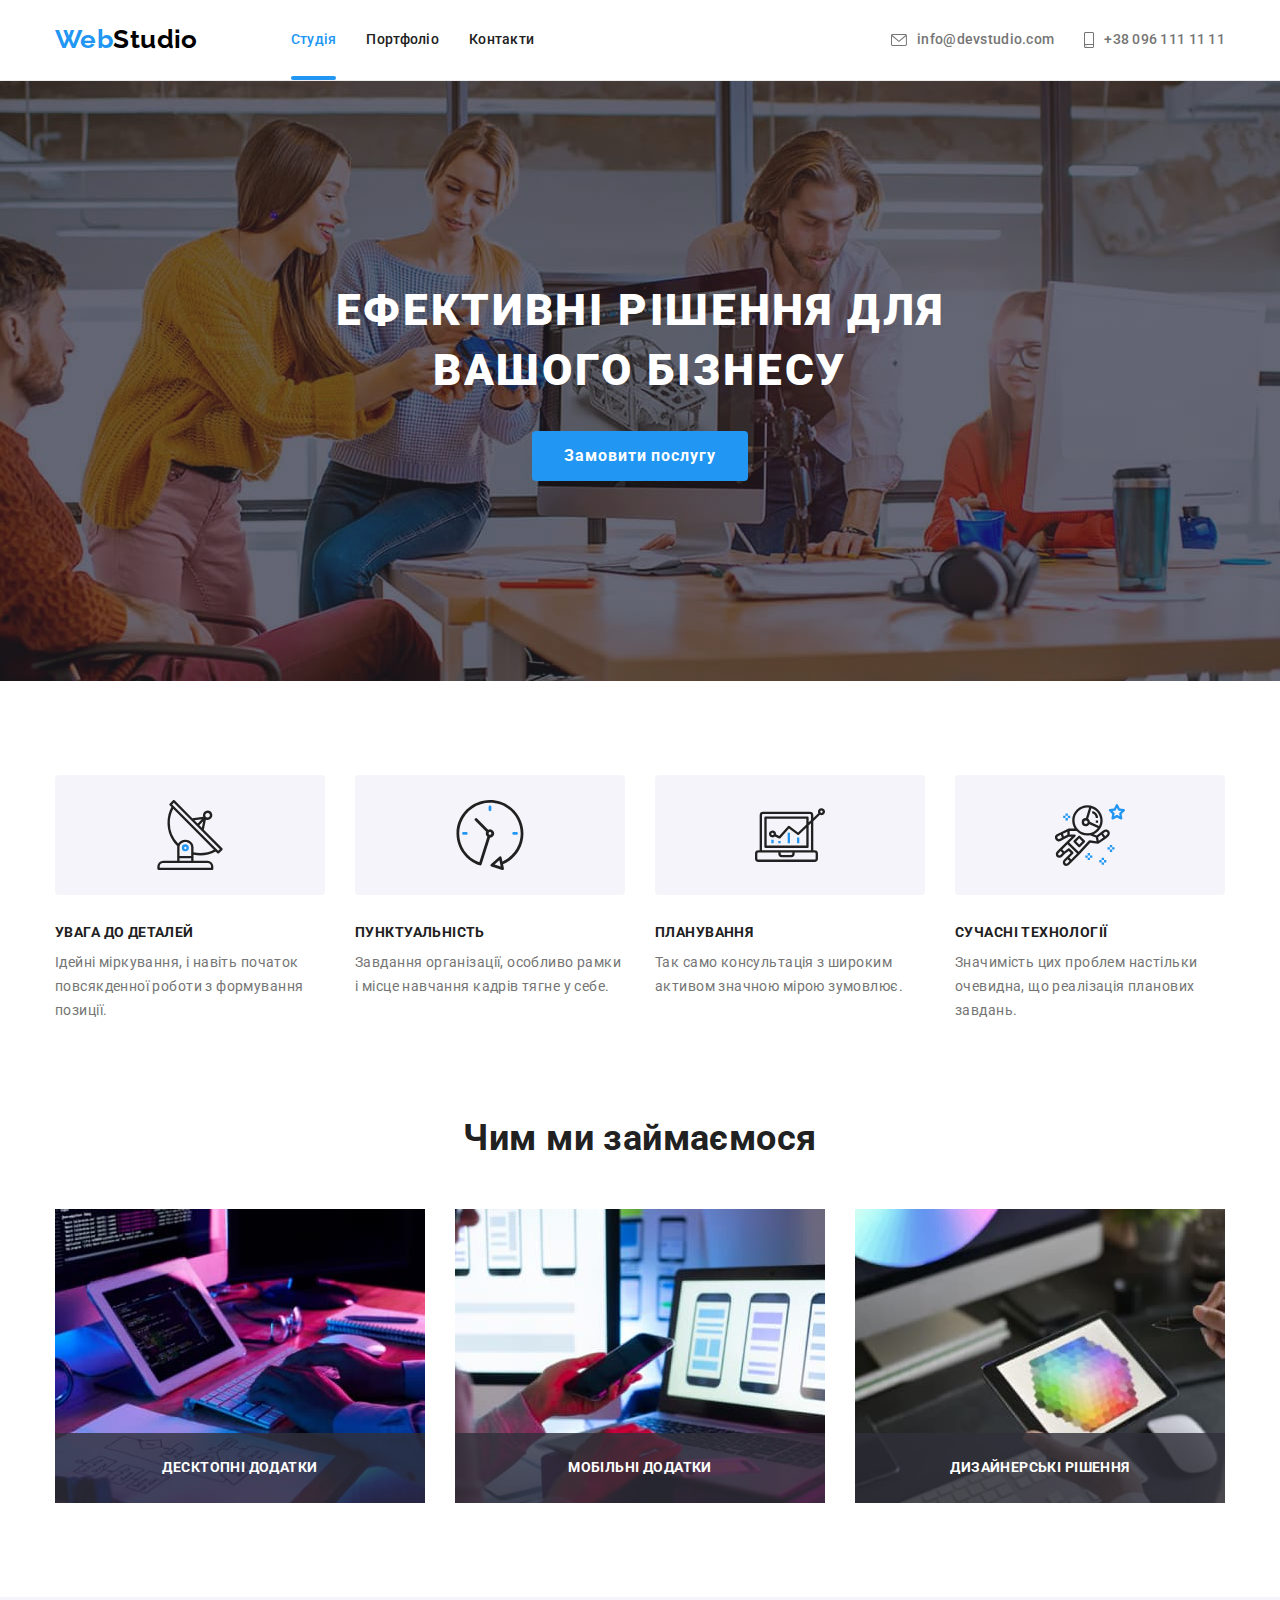
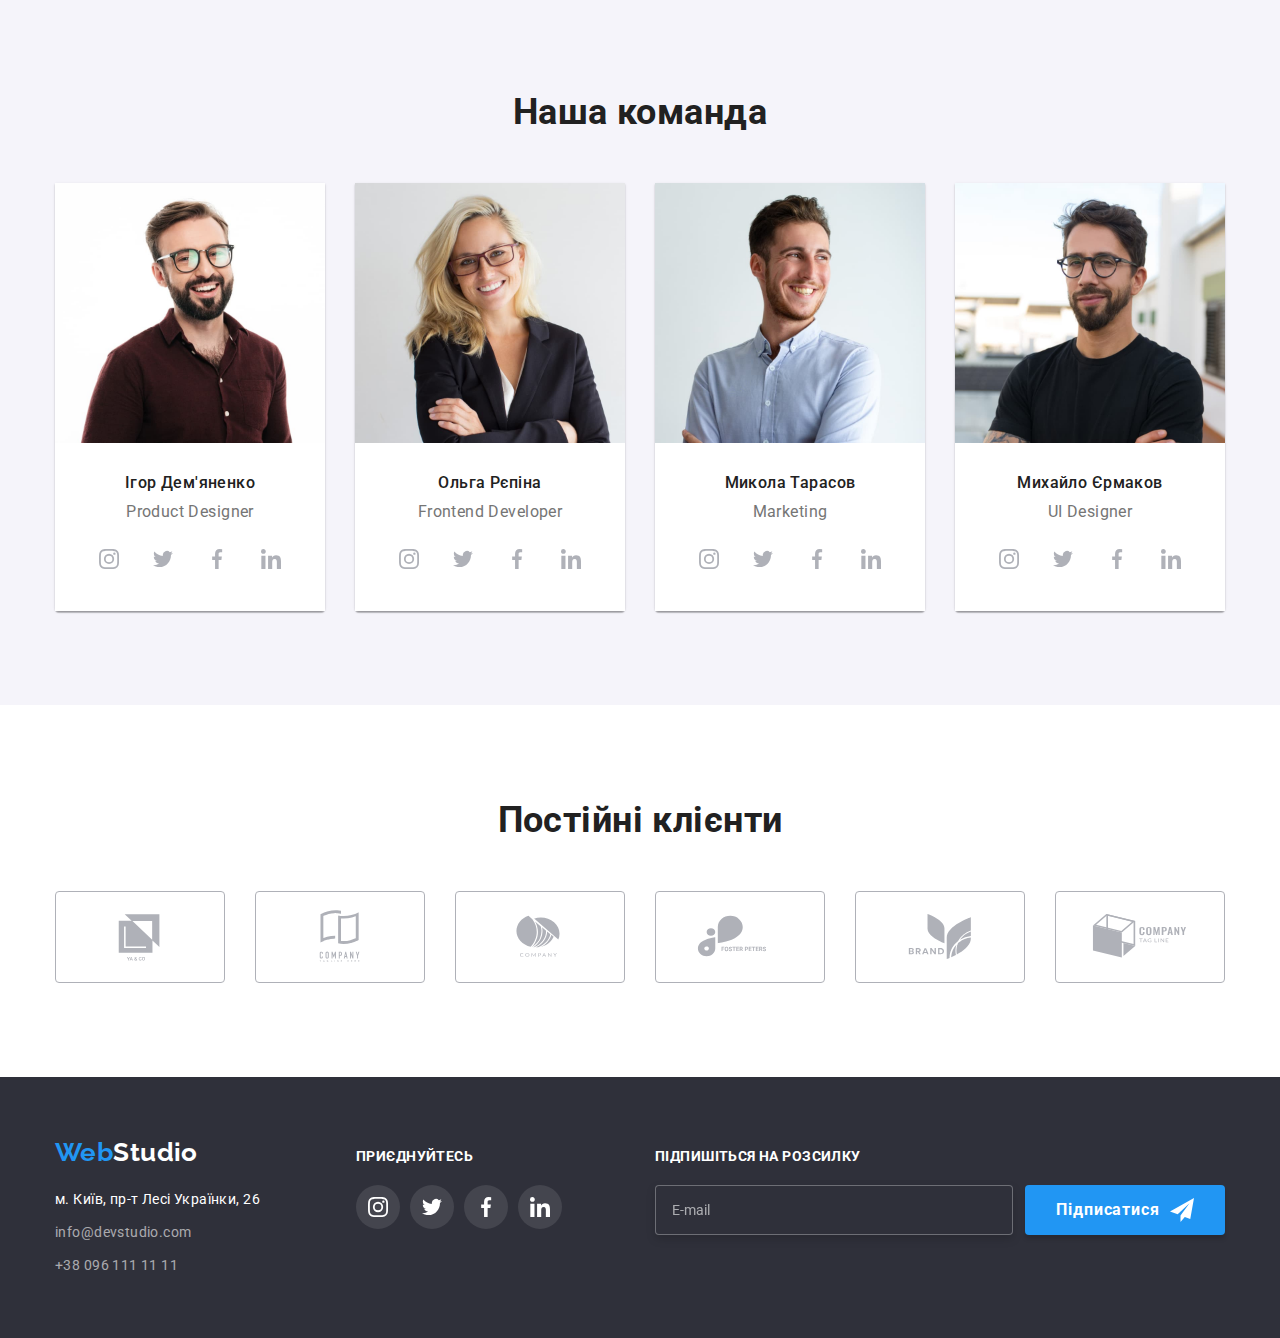
==== index.html @ 96f3475f "Добавляет старт настройки sass" ====
<!DOCTYPE html>
<html lang="uk">
<head>
    <meta charset="UTF-8">
    <meta http-equiv="X-UA-Compatible" content="IE=edge">
    <meta name="viewport" content="width=device-width, initial-scale=1.0">
    <title>Студія</title>

    <link rel="stylesheet" href="https://cdnjs.cloudflare.com/ajax/libs/modern-normalize/1.1.0/modern-normalize.min.css">
    <link rel="stylesheet" href="https://fonts.googleapis.com/css2?family=Raleway:wght@700&family=Roboto:wght@400;500;700;900&display=swap">
    <!-- <link rel="stylesheet" href="./css/main.min.css"> -->
    <link rel="stylesheet" href="./css/styles.css">
</head>
<body>
    <!-- шапка сайта-->
    <header class="page-header">
        <div class="container">
            <div class="main-nav">
                <nav class="nav-list">
                    <a lang="en" href="" class="logo"><span class="logo-span">Web</span>Studio</a>
                <ul class="site-nav list">    
                    <li class="item">
                        <a href="" class="link current">Студія</a>
                    </li>
                    <li class="item"> 
                        <a href="./portfolio.html" class="link">Портфоліо</a>
                    </li>
                    <li class="item"> 
                        <a href="" class="link">Контакти</a>
                    </li>
                </ul>
                </nav>
                <ul class="social-links list">
                    <li class="item">   
                        <a href="mailto:info@devstudio.com" class="contacts-mail">
                            <svg class="icon-envelope" width="16" height="12">
                                <use href="./img/symbol-defs.svg#icon-envelope"></use>
                            </svg>
                            info@devstudio.com
                        </a>
                    </li>
                    <li class="item">
                        <a href="tel:+380961111111" class="contacts-tel">
                            <svg class="icon-smartphone" width="10" height="16">
                                <use href="./img/symbol-defs.svg#icon-smartphone"></use>
                            </svg>
                            +38 096 111 11 11
                        </a>
                    </li>
                </ul> 
            </div>
        </div>
    </header>
    <main>
        <!-- заголовок и кнопка -->

        <section class="hero overlay">
            <div class="container">
                <h1 class="hero-title">Ефективні рішення для вашого бізнесу</h1>
                <button data-modal-open type="button" class="button primary">Замовити послугу</button>
            </div>
        </section>

        <!-- Модальное окно -->
        
        <div class="backdrop is-hidden" data-modal>
            <div class="modal">
                <button data-modal-close class="modal-button">
                    <svg class="modal-svg" width="18" height="18">
                        <use href="./img/symbol-defs.svg#icon-close-black"></use>
                    </svg>
                </button>
            <form class="form-ad">
                <h2 class="modal-title">Залиште свої дані, ми вам передзвонимо</h2>
                <div class="form-modal">
                    <label for="name">Ім'я</label>
                    <input class="modal-input" type="text" name="name" id="name" />
                     <svg class="form-svg" width="18" height="18">
                        <use href="./img/symbol-defs.svg#icon-person-black-18dp-1"></use>
                    </svg>
                </div>
                <div class="form-modal">
                    <label class="" for="tel">Телефон</label>
                    <input class="modal-input" type="tel" name="tel" id="tel" />
                    <svg class="form-svg" width="18" height="18">
                        <use href="./img/symbol-defs.svg#icon-phone-black-18dp-1"></use>
                    </svg>
                </div>
                <div class="form-modal">
                    <label for="mail">Пошта</label>
                    <input class="modal-input" type="email" name="email" id="mail" />
                    <svg class="form-svg" width="18" height="18">
                        <use href="./img/symbol-defs.svg#icon-email-black-18dp-1"></use>
                    </svg>
                </div>

                <div class="form-modal">
                    <label for="comment">Коментар</label>
                    <textarea class="comment" name="comment" id="comment" rows="8" placeholder="Введіть текст"></textarea>
                </div>
                <div class="form-checkbox">
                    <label for="policy">
                        <input class="checkbox" type="checkbox" name="policy" id="policy" />
                        <span class="form-icon"></span>
                        Погоджуюся з розсилкою та приймаю
                        <a href="" class="form-link">Умови договору</a>
                    </label>
                </div>
                <div class="form-click">
                    <button class="form-btn" type="submit">Відправити</button>
                </div>
            </form>
            </div>
        </div>
        <script src="./js/modal.js">
        </script>

        <!-- секция особенности -->
        
        <section class="section">
            <div class="container">
                <h2 class="section-title feature-title">Особливості та переваги</h2>
                <ul class="features">
                    <li class="features-list">
                        <div class="features-icon">
                            <svg class="icon-antenna" width="70" height="70">
                                <use href="./img/symbol-defs.svg#icon-antenna"></use>
                            </svg>
                        </div>
                        <h3 class="title">Увага до деталей</h3>
                        <p class="item">Ідейні міркування, і навіть початок повсякденної роботи з формування позиції.</p>
                    </li>
                    <li class="features-list">
                        <div class="features-icon">
                            <svg class="icon-clock" width="70" height="70">
                                <use href="./img/symbol-defs.svg#icon-clock"></use>
                            </svg>
                        </div>
                        <h3 class="title">Пунктуальність</h3>
                        <p class="item">Завдання організації, особливо рамки і місце навчання кадрів тягне у себе.</p>
                    </li>
                    <li class="features-list">
                        <div class="features-icon">
                            <svg class="icon-diagram" width="70" height="70">
                                <use href="./img/symbol-defs.svg#icon-diagram"></use>
                            </svg>
                        </div>
                        <h3 class="title">Планування</h3>
                        <p class="item">Так само консультація з широким активом значною мірою зумовлює.</p>
                    </li>
                    <li class="features-list">
                        <div class="features-icon">
                            <svg class="icon-astronaut" width="70" height="70">
                                <use href="./img/symbol-defs.svg#icon-astronaut"></use>
                            </svg>
                        </div>
                        <h3 class="title">Сучасні технології</h3>
                        <p class="item">Значимість цих проблем настільки очевидна, що реалізація планових завдань.</p>
                    </li>
                </ul>
            </div>
        </section>
            
        <!-- секция фото чем занимаемся -->
        <section class="section section-work">
            <div class="container">
                <h2 class="section-title">Чим ми займаємося</h2>
                    <ul class="work">
                        <li class="item">
                            <div class="item-thumb">
                                <img src="./img/box1.jpg" alt="пишемо програми, алгоритми" width="370" height="294">
                                <h3 class="title">Десктопні додатки</h3>
                            </div>
                        </li>
                        <li class="item">
                            <div class="item-thumb">
                                <img src="./img/box2.jpg" alt="робимо дизайн телефону на ноутбуці" width="370" height="294">
                                <h3 class="title">Мобільні додатки</h3>
                            </div>
                        </li>
                        <li class="item">
                            <div class="item-thumb">
                                <img src="./img/box3.jpg" alt="підбираємо кольори для дизайну" width="370" height="294">
                                <h3 class="title">Дизайнерські рішення</h3>
                            </div>
                        </li>
                    </ul>
            </div>
        </section>

        <!-- секция команда -->
        <section class="section section-team">
            <div class="container">
                <h2 class="section-title">Наша команда</h2>
                    <ul class="team">
                        <li class="team-list">
                            <img src="./img/img1.jpg" alt="фото Ігор Дем'яненко" width="270" height="260">
                            <div class="team-title">
                                <h3 class="title">Ігор Дем'яненко</h3>
                                <p lang="en" class="item">Product Designer</p>
                                <ul class="team-icon">
                                    <li class="team-icon-social">
                                        <a href="" class="team-icon-size">
                                            <svg class="team-svg" width="20" height="20">
                                                <use href="./img/symbol-defs.svg#icon-instagram"></use>
                                            </svg>
                                        </a>
                                    </li>
                                    <li class="team-icon-social">
                                        <a href="" class="team-icon-size">
                                            <svg class="team-svg" width="20" height="20">
                                                <use href="./img/symbol-defs.svg#icon-twitter"></use>
                                            </svg>
                                        </a>
                                    </li>
                                    <li class="team-icon-social">
                                        <a href="" class="team-icon-size">
                                            <svg class="team-svg" width="20" height="20">
                                                <use href="./img/symbol-defs.svg#icon-facebook"></use>
                                            </svg>
                                        </a>
                                    </li>
                                    <li class="team-icon-social">
                                        <a href="" class="team-icon-size">
                                            <svg class="team-svg" width="20" height="20">
                                                <use href="./img/symbol-defs.svg#icon-linkedin"></use>
                                            </svg>
                                        </a>
                                    </li>
                                </ul>
                            </div>
                        </li>
                        <li class="team-list">
                            <img src="./img/img2.jpg" alt="фото Ольга Рєпіна" width="270" height="260">
                            <div class="team-title">
                                <h3 class="title">Ольга Рєпіна</h3>
                                <p lang="en" class="item">Frontend Developer</p>
                                <ul class="team-icon">
                                    <li class="team-icon-social">
                                        <a href="" class="team-icon-size">
                                            <svg class="team-svg" width="20" height="20">
                                                <use href="./img/symbol-defs.svg#icon-instagram"></use>
                                            </svg>
                                        </a>
                                    </li>
                                    <li class="team-icon-social">
                                        <a href="" class="team-icon-size">
                                            <svg class="team-svg" width="20" height="20">
                                                <use href="./img/symbol-defs.svg#icon-twitter"></use>
                                            </svg>
                                        </a>
                                    </li>
                                    <li class="team-icon-social">
                                        <a href="" class="team-icon-size">
                                            <svg class="team-svg" width="20" height="20">
                                                <use href="./img/symbol-defs.svg#icon-facebook"></use>
                                            </svg>
                                        </a>
                                    </li>
                                    <li class="team-icon-social">
                                        <a href="" class="team-icon-size">
                                            <svg class="team-svg" width="20" height="20">
                                                <use href="./img/symbol-defs.svg#icon-linkedin"></use>
                                            </svg>
                                        </a>
                                    </li>
                                </ul>
                            </div>
                        </li>
                        <li class="team-list">
                            <img src="./img/img3.jpg" alt="фото чоловік Marketing" width="270" height="260">
                            <div class="team-title">
                                <h3 class="title">Микола Тарасов</h3>
                                <p lang="en" class="item">Marketing</p>
                                <ul class="team-icon">
                                    <li class="team-icon-social">
                                        <a href="" class="team-icon-size">
                                            <svg class="team-svg" width="20" height="20">
                                                <use href="./img/symbol-defs.svg#icon-instagram"></use>
                                            </svg>
                                        </a>
                                    </li>
                                    <li class="team-icon-social">
                                        <a href="" class="team-icon-size">
                                            <svg class="team-svg" width="20" height="20">
                                                <use href="./img/symbol-defs.svg#icon-twitter"></use>
                                            </svg>
                                        </a>
                                    </li>
                                    <li class="team-icon-social">
                                        <a href="" class="team-icon-size">
                                            <svg class="team-svg" width="20" height="20">
                                                <use href="./img/symbol-defs.svg#icon-facebook"></use>
                                            </svg>
                                        </a>
                                    </li>
                                    <li class="team-icon-social">
                                        <a href="" class="team-icon-size">
                                            <svg class="team-svg" width="20" height="20">
                                                <use href="./img/symbol-defs.svg#icon-linkedin"></use>
                                            </svg>
                                        </a>
                                    </li>
                                </ul>
                            </div>
                        </li>
                        <li class="team-list">
                            <img src="./img/img4.jpg" alt="фото Михайло Єрмаков" width="270" height="260">
                            <div class="team-title">
                                <h3 class="title">Михайло Єрмаков</h3>
                                <p lang="en" class="item">UI Designer</p>
                                <ul class="team-icon">
                                    <li class="team-icon-social">
                                        <a href="" class="team-icon-size">
                                            <svg class="team-svg" width="20" height="20">
                                                <use href="./img/symbol-defs.svg#icon-instagram"></use>
                                            </svg>
                                        </a>
                                    </li>
                                    <li class="team-icon-social">
                                        <a href="" class="team-icon-size">
                                            <svg class="team-svg" width="20" height="20">
                                                <use href="./img/symbol-defs.svg#icon-twitter"></use>
                                            </svg>
                                        </a>
                                    </li>
                                    <li class="team-icon-social">
                                        <a href="" class="team-icon-size">
                                            <svg class="team-svg" width="20" height="20">
                                                <use href="./img/symbol-defs.svg#icon-facebook"></use>
                                            </svg>
                                        </a>
                                    </li>
                                    <li class="team-icon-social">
                                        <a href="" class="team-icon-size">
                                            <svg class="team-svg" width="20" height="20">
                                                <use href="./img/symbol-defs.svg#icon-linkedin"></use>
                                            </svg>
                                        </a>
                                    </li>
                                </ul>
                            </div>
                        </li>
                    </ul>
            </div>
        </section>

        <!-- секция постоянные клиенты -->

        <section class="section section-client">
            <div class="container">
                <h2 class="section-title">Постійні клієнти</h2>
                <ul class="clients">
                    <li class="clients-list">
                        <a href="" class="clients-icon">
                            <svg class="company" width="106" height="60">
                                <use href="./img/symbol-defs.svg#icon-Logo-1"></use>
                            </svg>
                        </a> 
                    </li>
                    <li class="clients-list">
                        <a href="" class="clients-icon">
                            <svg class="company" width="106" height="60">
                                <use href="./img/symbol-defs.svg#icon-Logo-2"></use>
                            </svg>
                        </a>
                    </li>
                    <li class="clients-list">
                        <a href="" class="clients-icon">
                            <svg class="company" width="106" height="60">
                                <use href="./img/symbol-defs.svg#icon-Logo-3"></use>
                            </svg>
                        </a>
                    </li>
                    <li class="clients-list">
                        <a href="" class="clients-icon">
                            <svg class="company" width="106" height="60">
                                <use href="./img/symbol-defs.svg#icon-Logo-4"></use>
                            </svg>
                        </a>
                    </li>
                    <li class="clients-list">
                        <a href="" class="clients-icon">
                            <svg class="company" width="106" height="60">
                                <use href="./img/symbol-defs.svg#icon-Logo-5"></use>
                            </svg>
                        </a>
                    </li>
                    <li class="clients-list">
                        <a href="" class="clients-icon">
                            <svg class="company" width="106" height="60">
                                <use href="./img/symbol-defs.svg#icon-Logo-6"></use>
                            </svg>
                        </a>
                    </li>
                </ul>

            </div>
        </section>

    </main>
    <!-- футер -->
    
    <footer class="footer">
        <div class="container">
            <div class="footer-all">
                <a lang="en" href="" class="logo-footer"><span class="logo-span">Web</span>Studio</a>
                <address class="footer-address">
                    <a href="" class="address">м. Київ, пр-т Лесі Українки, 26</a>
                    <ul class="footer-contacts social-links">
                        <li class="contacts">
                            <a href="mailto:info@devstudio.com" class="contacts-mail">info@devstudio.com</a>
                        </li>
                        <li>
                            <a href="tel:+380961111111" class="contacts-tel">+38 096 111 11 11</a>
                        </li>
                    </ul>
                </address>
            </div>
            <div class="footer-social">
                <h3 class="title-footer">приєднуйтесь</h3>
                <ul class="footer-icon">
                    <li class="footer-icon-social">
                        <a href="" class="footer-icon-size">
                            <svg class="footer-svg" width="20" height="20">
                                <use href="./img/symbol-defs.svg#icon-instagram-footer"></use>
                            </svg>
                        </a>
                    </li>
                    <li class="footer-icon-social">
                        <a href="" class="footer-icon-size">
                            <svg class="footer-svg" width="20" height="20">
                                <use href="./img/symbol-defs.svg#icon-twitter-footer"></use>
                            </svg>
                        </a>
                    </li>
                    <li class="footer-icon-social">
                        <a href="" class="footer-icon-size">
                            <svg class="footer-svg" width="20" height="20">
                                <use href="./img/symbol-defs.svg#icon-facebook-footer"></use>
                            </svg>
                        </a>
                    </li>
                    <li class="footer-icon-social">
                        <a href="" class="footer-icon-size">
                            <svg class="footer-svg" width="20" height="20">
                                <use href="./img/symbol-defs.svg#icon-linkedin-footer"></use>
                            </svg>
                        </a>
                    </li>
                </ul>
            </div>  
            <form class="form">
                <h3 class="title-footer">підпишіться на розсилку</h3>
                <div class="form-field">
                    <input class="form-input" type="email" name="subscription" id="email" placeholder="E-mail" />
                    <button class="footer-btn" type="submit">Підписатися
                        <svg class="send-svg" width="24" height="24">
                            <use href="./img/symbol-defs.svg#icon-icon-send"></use>
                        </svg>
                    </button>
                </div>
            </form>          
        </div>
    </footer>
    
   
</body>
</html>
---- css/main.min.css ----
/*# sourceMappingURL=main.min.css.map */
---- css/styles.css ----
:root {
    --primary-text-color: #212121;
    --secondary-text-color: #757575;
    --title-text-color: #FFFFFF;
    --accent-color: #2196F3;
    --logo-accent-color: #000000;
    --clients-accent-color: #afb1b8;
    --footer-mail-text-color: rgba(255, 255, 255, 0.6);
    --footer-icon-color: rgba(255, 255, 255, 0.1);
    --primary-bg-color: #FFFFFF;
    --clients-bg-color: #F5F5F5;
    --secondary-bg-color: #F5F4FA;
    --bg-color-hero: #C4C4C4;
    --bgimg-overlay: rgba(47, 48, 58, 0.4);
    --bg-color-overlay-sites: rgba(33, 150, 243, 0.9);
    --hero-footer-bg-color: #2F303A;
    --border-color: #ECECEC;
    --border-sites: #EEEEEE;
    --border-clients: #AFB1B8;
    --card-sites-gap: 30px;
    --timing-function: cubic-bezier(0.4, 0, 0.2, 1);
}   

/* цвет основого текста #212121 */
/* вторичный цвет текста #757575*/
/* вспомагат черный цвет #000000 */
/* белый цвет #FFFFFF */
/* акцент синий цвет #2196F3 */
/* футер почта,тел rgba(255, 255, 255, 0.6)*/

/* осн цвет фона #F5F5F5 */
/* вторичный цвет фона #F5F4FA */
/* герой, футер цвет фона #2F303A */
/* граница в хедере цвет #ECECEC */
/* граница на сайте цвет #EEEEEE */

html {
    box-sizing: border-box;
}

/* *,
*::before,
*::after {
    box-sizing: inherit;
} */

body {

    color: var(--primary-text-color);
    background-color: var(--primary-bg-color);
    font-size: 14px;
    font-family: Roboto, sans-serif;
    letter-spacing: 0.03em;
}

/* Утилиты */

h1,
h2,
h3,
h4,
h5,
h6, 
p {
    margin: 0;
}

ul {
    list-style: none;
    padding: 0;
    margin: 0;
}

.list {
    padding: 0;
    margin: 0;
}

/* Logo шапка */

.page-header {
    background-color: var(--title-text-color);
    border-bottom: 1px solid var(--border-color);
}

.container {
    width: 1200px;
    padding-left: 15px;
    padding-right: 15px;
    margin-left: auto;
    margin-right: auto;
}

.main-nav {
    display: flex;
    
}

.nav-list {
    display: flex;
    align-items: center;
}

.logo {
    margin-right: 93px;
    padding-top: 24px;
    padding-bottom: 25px;

    color: var(--logo-accent-color);
}

.logo-footer {
    display: block;
    color: var(--title-text-color);
    
}

.logo-span {
    color: var(--accent-color);
}

.logo, 
.logo-footer, 
.logo-span {
    font-family: Raleway, sans-serif;
    font-weight: 700;
    font-size: 26px;
    line-height: 1.19;
    text-decoration: none;
}

/* Site nav хедер */

.site-nav {
    display: flex;
}

.site-nav .item:not(:last-child) {
    margin-right: 30px;
}

.site-nav .link {
    display: inline-block;
    position: relative;
    
    padding-top: 32px;
    padding-bottom: 32px;

    color: var(--primary-text-color);
    font-weight: 500;
    line-height: 1.14;
    letter-spacing: 0.02em;
    text-decoration: none;

    transition: color 250ms var(--timing-function);
    
}

.site-nav .link:hover, 
.site-nav .link:focus {
    color: var(--accent-color);
}

.site-nav .link.current {
    position: relative;
    color: var(--accent-color);

}

.site-nav .link.current::after {
    content: ""; 
    display: block;
    position: absolute;
    right: 0;
    left: 0;
    bottom: 0;
    
    max-width: 100%;
    height: 4px;
    
    border-bottom: 4px solid var(--accent-color);
    border-radius: 2px;
    
}

/* контакты шапка */

.social-links {
    display: flex;
    margin-left: auto;
}

.social-links .item:not(:last-child) {
    margin-right: 30px;
}

.social-links a {
    padding: 0;
    margin: 0;

    color: var(--secondary-text-color);
    font-weight: 500;
    line-height: 1.14;
    letter-spacing: 0.02em;
    text-decoration: none;

}

.social-links .item {

    padding-top: 32px;
    padding-bottom: 32px;
    
}

.contacts-mail,
.contacts-tel {
    display: flex;
    align-items: center;
    color: inherit;
    
    transition: color 250ms var(--timing-function);
}

.contacts-mail:hover, 
.contacts-mail:focus {
    color: var(--accent-color);
}

.contacts-tel:hover,
.contacts-tel:focus {
    color: var(--accent-color);
}

/* Иконки в шапке конверт и телефон */

.icon-envelope, 
.icon-smartphone {
    margin-right: 10px;
    fill: currentColor;
}

/* секция герой */

.overlay {
    height: 600px;
    max-width: 1600px;
    margin-left: auto;
    margin-right: auto;
    background-image: 
    linear-gradient( 
        to right, 
        var(--bgimg-overlay),
        var(--bgimg-overlay)) ,
    url(../img/overlay.jpg);
    background-position: center;
    background-repeat: no-repeat;
    
}

.hero {
    /* padding-top: 200px;
    padding-bottom: 200px; */
    /* background-color: var(--hero-footer-bg-color); */
    text-align: center;
    letter-spacing: 0.06em;
}

.hero-title {
    margin-left: auto;
    margin-right: auto;
    margin-bottom: 30px;
    padding-top: 200px;

    color: var(--title-text-color);
    width: 696px;
    font-weight: 900;
    font-size: 44px;
    line-height: 1.36;
    
    letter-spacing: 0.06em;
    text-transform: uppercase;
}

/* Навигация кнопки в Портфолио */

.nav-buttons {
    display: flex;
    justify-content: center;
    margin-bottom: 50px;
}

.nav-buttons .list-button:not(:last-child) {
    margin-right: 8px;
}

/* кнопки, фильтр*/

.button {
    display: inline-block;
    padding: 6px 22px;

    color: var(--primary-text-color);
    background-color: var(--secondary-bg-color);
    font-family: inherit;
    font-weight: 500;
    font-size: 16px;
    line-height: 1.63;
    border-radius: 4px;
    border: none;
    text-align: center;
    cursor: pointer;

    transform: rotateY(0);
    transition: color 250ms var(--timing-function),
        background-color 250ms var(--timing-function),
        transform 250ms var(--timing-function), 
        box-shadow 250ms var(--timing-function); 

}

.button.primary {
    display: inline-block;
    padding: 10px 32px;

    min-width: 216px;
    border-radius: 4px;
    border: none;

    color: var(--title-text-color);
    background-color: var(--accent-color);
    font-weight: 700;
    font-size: 16px;
    line-height: 1.88;
    letter-spacing: 0.06em;

    cursor: pointer;
    /* align-items: center; */
}

.button:hover,
.button:focus {
    color: var(--title-text-color);
    background-color: var(--accent-color);
    box-shadow: 0px 3px 1px rgba(0, 0, 0, 0.1), 0px 1px 2px rgba(0, 0, 0, 0.08), 0px 2px 2px rgba(0, 0, 0, 0.12);

    transform: rotateY(360deg);
    
}

/* Модальное окно */

.backdrop {
    position: fixed;
    top: 0;
    left: 0;
    width: 100%;
    height: 100%;
    z-index: 9;
    background-color: rgba(0, 0, 0, 0.2);
    opacity: 1;
    transition: opacity 250ms var(--timing-function), visibility 250ms var(--timing-function);
}

.backdrop.is-hidden {
    visibility: hidden;
    opacity: 0;
    pointer-events: none;
}

.modal {
    position: absolute;
    top: 50%;
    left: 50%;
    padding: 40px;

    width: 528px;
    height: 581px;

    background: var(--primary-bg-color);
    box-shadow: 0px 1px 3px rgba(0, 0, 0, 0.12), 0px 1px 1px rgba(0, 0, 0, 0.14), 0px 2px 1px rgba(0, 0, 0, 0.2);
    border-radius: 4px;


    transform: translate(-50%, -50%) scale(1);
    transition: transform 250ms var(--timing-function);
}

.backdrop.is-hidden .modal {
    transform: translate(-50%, -50%) scale(0.5);
}

.modal-button {
    position: fixed;
    display: flex;
    align-items: center;

    width: 30px;
    height: 30px;
    top: 0;
    right: 0;
    
    margin-top: 8px;
    margin-right: 8px;

    background-position: center;
    background-color: var(--primary-bg-color);
    border-radius: 50%;
    border: 1px solid rgba(0, 0, 0, 0.1);
    
    cursor: pointer;
    
}

.modal-svg {
    fill: var(--logo-accent-color);
    border: none;
    transition: fill 250ms var(--timing-function);
}

.modal-button:hover .modal-svg,
.modal-button:focus .modal-svg {
    fill: var(--accent-color);
    cursor: pointer;
}

/* форма, разметка в модал.окне */
.form-ad {
    margin-left: auto;
    margin-right: auto;
    
}

.modal-title {
    color: var(--primary-text-color);
    font-weight: 700;
    font-size: 20px;
    line-height: 1.15;
    text-align: center;
    margin-bottom: 12px;
}

.form-modal {
    display: flex;
    flex-direction: column;
    position: relative;

}

.form-modal:not(:last-child) {
    margin-bottom: 10px;
}

.form-modal label {
    color: var(--secondary-text-color);
    font-weight: 400;
    font-size: 12px;
    line-height: 1.16;
    letter-spacing: 0.01em;
    margin-bottom: 4px;
}

.modal-input {
    height: 40px;
    margin: 0;
    padding-left: 42px;
    border: 1px solid rgba(33, 33, 33, 0.2);
    border-radius: 4px;
    background-color: var(--title-text-color);
    transition: border 250ms var(--timing-function);
}

.modal-input:focus,
.comment:focus,
.modal-input:hover,
.comment:hover{
    outline: 1px solid var(--accent-color);
    border: none;
    cursor: pointer;
}

.modal-input:focus ~ .form-svg,
.modal-input:hover ~ .form-svg {
    fill: var(--accent-color);
    cursor: pointer;
}

.form-svg {
    position: absolute;
    display: inline-block;
    top: 50%;
    left: 12px;
    transition: fill 250ms var(--timing-function);
}

textarea {
    resize: none;
    height: 120px;
    color: var(--secondary-text-color);
    font-weight: 400;
    font-size: 12px;
    line-height: 1.16;
    letter-spacing: 0.01em;
    padding: 12px 16px;
    border: 1px solid rgba(33, 33, 33, 0.2);
    border-radius: 4px;
}

textarea::placeholder {
    color: rgba(117, 117, 117, 0.5);
    font-weight: 400;
    font-size: 12px;
    line-height: 1.16;
    letter-spacing: 0.01em;
}

.form-checkbox {
    position: relative;
    display: block;
    margin-top: 20px;
    margin-bottom: 30px;
    text-align: center;
    
}

.form-checkbox label {
    color: var(--secondary-text-color);
    font-weight: 400;
    line-height: 1.71;
    margin-left: 8px;
    
}

.checkbox {
    /* -webkit-appearance: none;
    -moz-appearance: none;
    appearance: none; */
    position: absolute;
    width: 1px;
    height: 1px;
    margin: -1px;
    border: 0;
    padding: 0;
    clip: rect(0 0 0 0);
    overflow: hidden;
}

.form-icon {
    position: absolute;
    display: inline-block;
    width: 16px;
    height: 15px;
    left: 12px;
    background-color: var(--primary-bg-color);
    border: 2px solid var(--primary-text-color);
    border-radius: 2px;
    top: 50%;
    transform: translateY(-50%);
}

.checkbox:checked + .form-icon {
    background-color: var(--accent-color);
    background-image: url(../img/icon\ check.svg);
    background-size: contain;
    background-origin: padding-box;
    background-repeat: no-repeat;
    background-position: center;
    border-color: var(--accent-color);
}

.checkbox:focus + .form-icon {
    border: 2px solid var(--accent-color);
}

.form-link {
    color: var(--accent-color);
    text-decoration: underline;
}

.form-click {
    display: flex;
    justify-content: center;
}

.form-btn {
    width: 200px;
    height: 50px;
    padding: 10px 52px;
    border-radius: 4px;
    box-shadow: 0px 4px 4px rgba(0, 0, 0, 0.15);
    border: none;
    text-align: center;
}

.form-ad button {
    color: var(--title-text-color);
    background-color: var(--accent-color);
    font-weight: 700;
    font-size: 16px;
    line-height: 1.88;
    letter-spacing: 0.06em;
    cursor: pointer;
}

/* секции */

.section {
    padding-top: 94px;
    padding-bottom: 94px;
}

.section-work {
    padding-top: 0;
}


.section-team {
    background-color: var(--secondary-bg-color);
}

.section-client {
    background-color: var(--primary-bg-color);
}

.section-title {
    margin-top: 0;
    margin-bottom: 50px;
    
    color: var(--primary-text-color);
    font-weight: 700;
    font-size: 36px;
    line-height: 1.17;
    text-align: center;
}

.item-thumb {
    position: relative;
    display: flex;
    align-items: center;
    justify-content: center;
}

.item-thumb::before {
    content: "";
    display: inline-block;
    position: absolute;

    width: 370px;
    height: 70px;
    background-color: rgba(47, 48, 58, 0.8);
    bottom: 0;
    
}

.item-thumb .title {
    position: absolute;
    text-transform: uppercase;
    color: var(--title-text-color);
    
    bottom: 0%;
    padding-top: 27px;
    padding-bottom: 27px;
    font-weight: 700;
    font-size: 14px;
    line-height: 1.14;
}

/* Скрыть заголовки */

.feature-title, 
.portfolio-title {
    display: none;
    /* visually-hidden */
    visibility: hidden;
    margin-bottom: 0;
}

img {
    display: block;
    margin-bottom: 0;

    max-width: 100%;
    height: auto;
}

.work {
    display: flex;
}

.work .item:not(:last-child) {
    margin-right: 30px;
}

/* секция: команда, особенности, клиенты; в портфолио:
 сайты*/

.features {
    display: flex;
    
}

.features-list {
    
    width: 270px;
    margin-right: 30px;
    margin-bottom: 0;
}

.features-list:nth-child(4n) {
    margin-right: 0;
}

/* Иконки в Преимуществах */

.features-icon {
    display: flex;
    padding: 0;
    width: 270px;
    height: 120px;
    margin-bottom: 30px;
    background-color: var(--secondary-bg-color);
    justify-content: center;
    align-items: center;
    border-radius: 4px;
    border: none;
}

/* .features-list::before {
    content: '';
    display: block;
    height: 120px;
    margin-bottom: 30px;
    background-color: var(--secondary-bg-color);
    
    background-size: 70px 70px;
    background-repeat: no-repeat;
    background-position: center;
    border-radius: 4px;

} */

/* .icon-antenna::before {
    background-image: url(../img/antenna.svg);
}

.icon-clock::before {
    background-image: url(../img/clock.svg);
}

.icon-diagram::before {
    background-image: url(../img/diagram.svg);
}

.icon-astronaut::before {
    background-image: url(../img/astronaut.svg);
} */

/* Пример 1-й иконки через nth-child */
/* .features-list:nth-child(1)::before {
    background-image: url(../img/antenna.svg);
} */

.features .title {
    margin-top: 0;
    margin-bottom: 10px;

    font-size: 14px;
    text-transform: uppercase;

    color: var(--primary-text-color);
    font-weight: 700;
    line-height: 1.14;
}

.features .item {
    margin-top: 0;
    margin-bottom: 0;

    color: var(--secondary-text-color);
    line-height: 1.71;
}

.team {
    display: flex;
}

.team-list {
    width: 270px;
    margin-right: 30px;
    margin-bottom: 0;

    box-shadow: 0px 1px 3px rgba(0, 0, 0, 0.12), 0px 1px 1px rgba(0, 0, 0, 0.14), 0px 2px 1px rgba(0, 0, 0, 0.2);
    border-radius: 0px 0px 4px 4px;
}

.team-list:nth-child(4n) {
    margin-right: 0;
}

.team-title {
    background-color: var(--primary-bg-color);

    padding-top: 30px;
    padding-bottom: 30px;
}

.team .title {
    margin-top: 0;
    margin-bottom: 10px;
    
    
    color: var(--primary-text-color);
    font-weight: 500;
    font-size: 16px;
    line-height: 1.19;
    text-align: center;
}

 .team .item {
    margin-top: 0;
    margin-bottom: 0;
    padding-top: 0;
    padding-bottom: 0;
    
    color: var(--secondary-text-color);
    font-size: 16px;
    line-height: 1.19;
    text-align: center;

 }

.team-icon {
    display: flex;
    margin-top: 16px;
    justify-content: center;
    align-items: center;
}

.team-icon-social {
    margin-right: 10px;
}

.team-icon-social:nth-child(4n) {
    margin-right: 0;
}

.team-icon-size {
    display: flex;
    width: 44px;
    height: 44px;
    justify-content: center;
    align-items: center;
    
    background-color: var(--primary-bg-color);
    border-radius: 50%;

    transform: scale(1);
    transition: background-color 250ms var(--timing-function), transform 250ms var(--timing-function);
}

.team-svg {
    fill: var(--border-clients);
    transition: fill 250ms var(--timing-function);
}

.team-icon-size:hover, 
.team-icon-size:focus {
    background-color: var(--accent-color);
    transform: scale(1.3);
}

.team-icon-size:hover svg, 
.team-icon-size:focus svg{
    fill: var(--primary-bg-color);
}

.clients {
    display: flex;
    flex-wrap: nowrap;
}

.clients-list {
    width: 170px;
    height: 92px;
    padding: 0;
    margin-right: 30px;
    margin-bottom: 0;
    background-color: var(--primary-bg-color);
    border: none;

    
}

.clients-list:nth-child(6n) {
    margin-right: 0;
}

/* Иконки компаний */

.clients-icon {
    display: flex;
    align-items: center;
    justify-content: center;
    
    width: 100%;
    height: 100%;
    border: 1px solid var(--border-clients);
    border-radius: 4px;
    fill: var(--clients-accent-color);

    transform: scale(1);
    transition: border 250ms var(--timing-function), transform 250ms var(--timing-function), fill 250ms var(--timing-function);
}

.clients-icon:hover, 
.clients-icon:focus {
    fill: var(--accent-color);
    border: 1px solid var(--accent-color);
    cursor: pointer;

    transform: scale(1.2);

}

 /* Портфолио сайты */

.sites {
    display: flex;
    flex-wrap: wrap;
    gap: var(--card-sites-gap);
        
    /* margin-left: calc( -1 * var(--card-sites-gap));
    margin-top: calc( -1 * var(--card-sites-gap)); */
}

.sites-list {
    flex-basis: calc((100% - 2 * var(--card-sites-gap))/ 3 );
    background: var(--primary-bg-color);

    /* margin-left: var(--card-sites-gap);
        margin-top: var(--card-sites-gap); */
}

.sites-link {
    display: block;
    text-decoration: none;
    transition: box-shadow 250ms var(--timing-function);
}

.sites-link:hover,
.sites-link:focus {
    box-shadow: 0px 1px 1px rgba(0, 0, 0, 0.12), 0px 4px 4px rgba(0, 0, 0, 0.06), 1px 4px 6px rgba(0, 0, 0, 0.16);
}

/* Оверлей и ховер, текст на сайте */

.sites-tumb {
    position: relative;
    overflow: hidden;
}

.sites-overlay {
    position: absolute;
    
    top: 0;
    left: 0;
    width: 100%;
    height: 100%;

    background-color: var(--bg-color-overlay-sites);
    /* opacity: 0; */
    transform: translateY(100%);
    transition: transform 250ms var(--timing-function);
}

.sites-list:hover .sites-overlay,
.sites-list:focus .sites-overlay {
    opacity: 1;
    transform: translateY(0);
    
}

.sites-label {
    position: absolute;
    top: 50%;
    left: 50%;
    transform: translate(-50%, -50%);
}

.sites-label:hover,
.sites-label:focus {
    opacity: 1;
}

.label{
    color: var(--title-text-color);
    font-size: 18px;
    line-height: 1.56;
    width: 322px;
}
/* 
.sites-list:nth-child(3n) {
    margin-right: 0;
}

.sites-list:nth-last-child(-n + 3) {
    margin-bottom: 0;
} */

/* .sites-title:hover,
.sites-title:focus {
    
    box-shadow: 0px 1px 1px rgba(0, 0, 0, 0.12), 0px 4px 4px rgba(0, 0, 0, 0.06), 1px 4px 6px rgba(0, 0, 0, 0.16);
} */

.sites-title {
    padding: 20px 24px;
    border-left: 1px solid var(--border-sites);
    border-right: 1px solid var(--border-sites);
    border-bottom: 1px solid var(--border-sites);

}

.sites .title {
    margin-bottom: 4px;

    color: var(--primary-text-color);
    font-weight: 700;
    font-size: 18px;
    line-height: 2.00;
    letter-spacing: 0.06em;
}
  
.sites .item {
    color: var(--secondary-text-color);
    font-size: 16px;
    line-height: 1.88;
}

/* футер */

.footer {
    padding-top: 60px;
    padding-bottom: 60px;
    
    background-color: var(--hero-footer-bg-color);
}

.footer .container {
    display: flex;
    align-items: baseline;
}

.footer-all {
    width: 231px;
    display: flex;
    align-items: baseline;
    flex-direction: column;
    margin-right: 70px;
}

.address {
    color: var(--title-text-color);
    font-style: normal;
    line-height: 1.71;
    text-decoration: none;
}

.footer-contacts a {
    padding: 0;
    margin: 0;

    color: var(--footer-mail-text-color);
    font-weight: 400;
    line-height: 1.71;
    letter-spacing: 0.03em;
    text-decoration: none;

    transition: color 250ms var(--timing-function);
}

.footer-address {
    margin-top: 20px;
}

.footer-contacts {
    display: block;
    margin-top: 9px;

    color:var(--footer-mail-text-color);
    font-style: normal;
    line-height: 1.71;
}  

.contacts {
    margin-top: 9px;
    margin-bottom: 9px;
}

.footer-social {
    display: flex; 
    flex-direction: column;
    align-self: baseline;
    margin-right: 93px;
}

.footer-icon {
    display: flex;
    
}

.title-footer {
    margin-top: 0;
    margin-bottom: 20px;
    
    font-size: 14px;
    text-transform: uppercase;

    color: var(--primary-bg-color);
    font-weight: 700;
    line-height: 1.14;
}

.footer-icon-size {
    display: flex;
    justify-content: center;
    align-items: center;
    
    width: 44px;
    height: 44px;
    background-position: center;
    background-color: var(--footer-icon-color);
    border-radius: 50%;

    transition: background-color 250ms var(--timing-function);
}

/* .footer-icon-size:hover {
    animation-name: changeBgColor;
    animation-duration: 250ms;
}

@keyframes changeBgColor {
    0% {
        background-color: var(--footer-icon-color);
    }

    50% {
        background-color: orange;
    }

    100% {
        background-color: var(--accent-color);
    }
} */

.footer-svg {
    fill: var(--primary-bg-color);

}

.footer-icon-size:hover,
.footer-icon-size:focus {
    background-color: var(--accent-color);
   }

.footer-icon-size:hover svg {
    fill: var(--primary-bg-color);
}

.footer-icon-social:not(:first-child) {
    margin-left: 10px;
}

.footer-icon-social:first-child {
    margin-left: 0;
}

.form {
width: 570px;

}

.form-field {
    display: flex;
    
}

.form-input{
    background-color: #2F303A;
    color: #FFFFFF;
    margin-right: 12px;
    width: 358px;
    height: 50px;
    padding-left: 16px;
    padding-top: 15px;
    padding-bottom: 15px;

    border: 1px solid rgba(255, 255, 255, 0.3);
    filter: drop-shadow(0px 4px 4px rgba(0, 0, 0, 0.15));
    border-radius: 4px;
    
}

.form-field input::placeholder {
    color: rgba(255, 255, 255, 0.6);
}

.footer-btn {
    display: flex;
    width: 200px;
    height: 50px;
    justify-content: center;
    align-items: center;

    padding: 10px 28px;
    border-radius: 4px;
    box-shadow: 0px 4px 4px rgba(0, 0, 0, 0.15);
    border: none;
}

.form-field button {
    color: var(--title-text-color);
    background-color: var(--accent-color);
    font-weight: 700;
    font-size: 16px;
    line-height: 1.88;
    letter-spacing: 0.06em;
    cursor: pointer; 
}

.send-svg {
    fill: var(--primary-bg-color);
    margin-left: 10px;
}
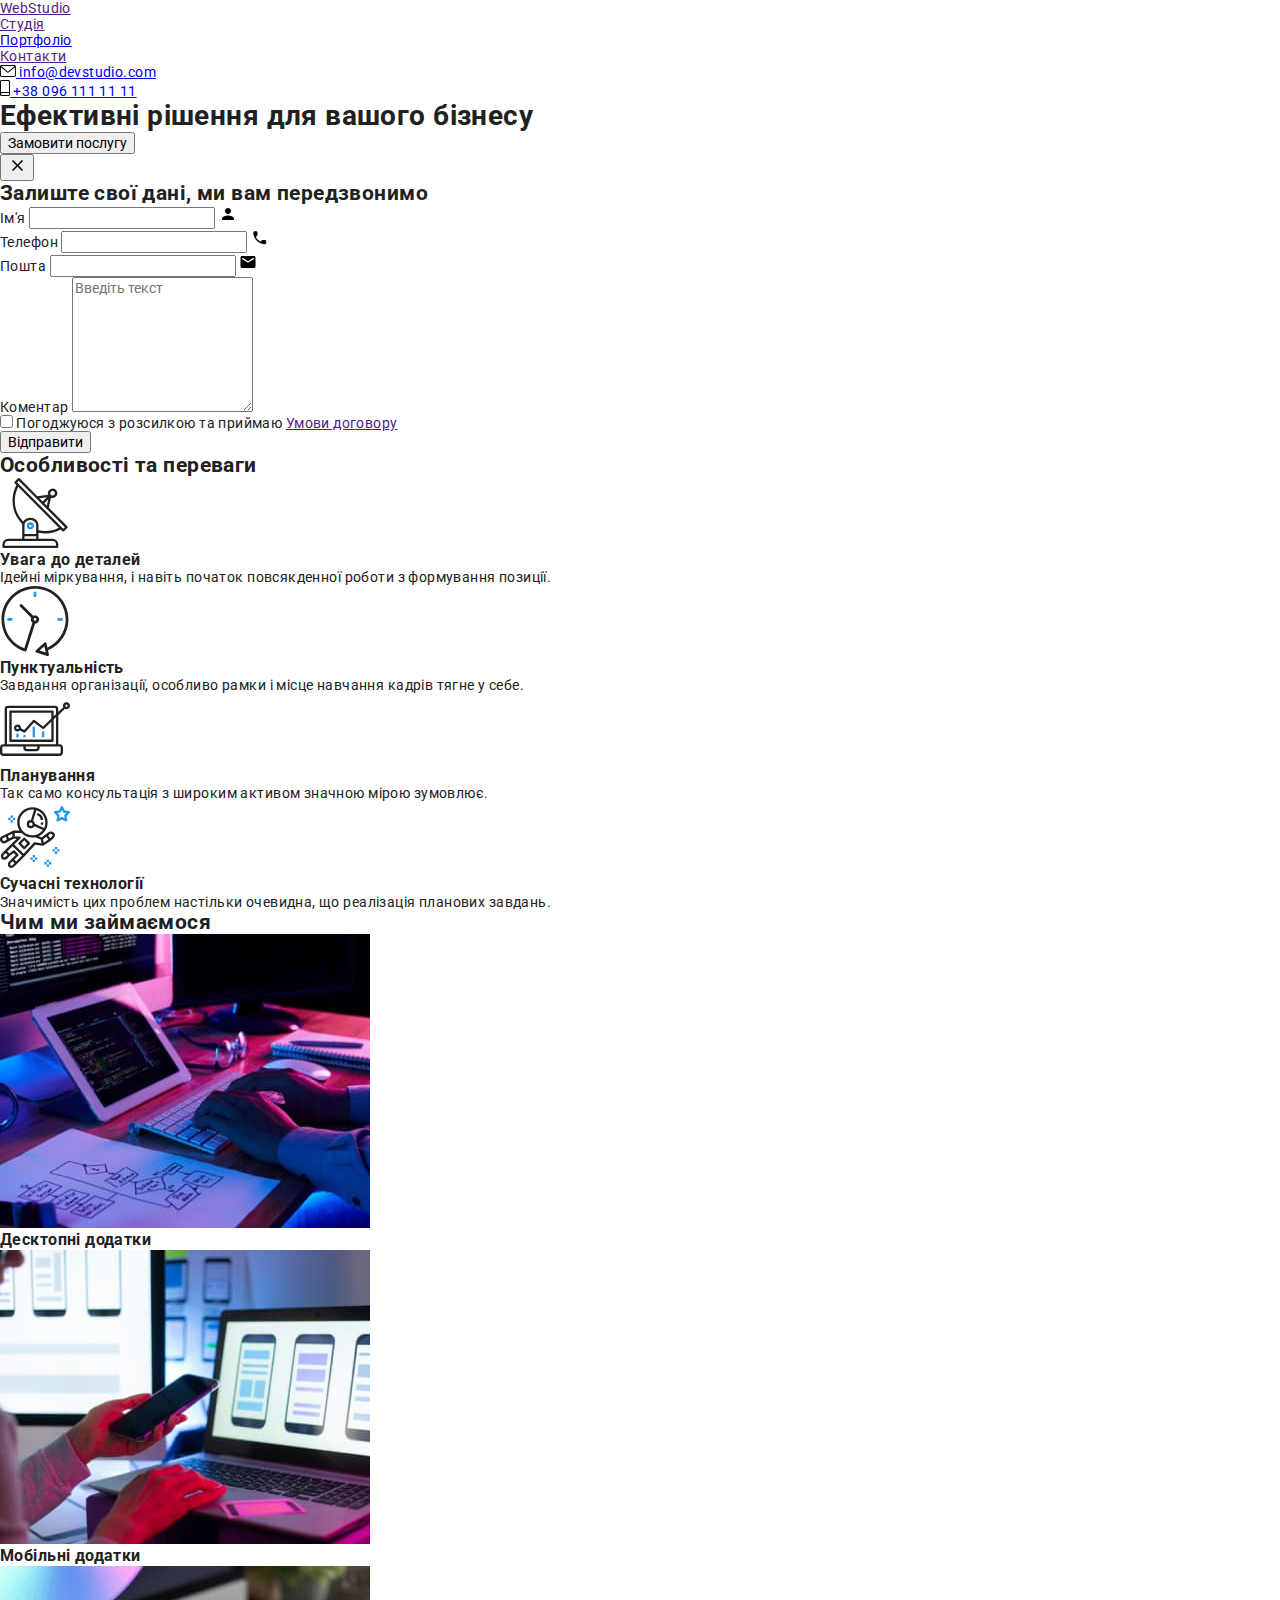
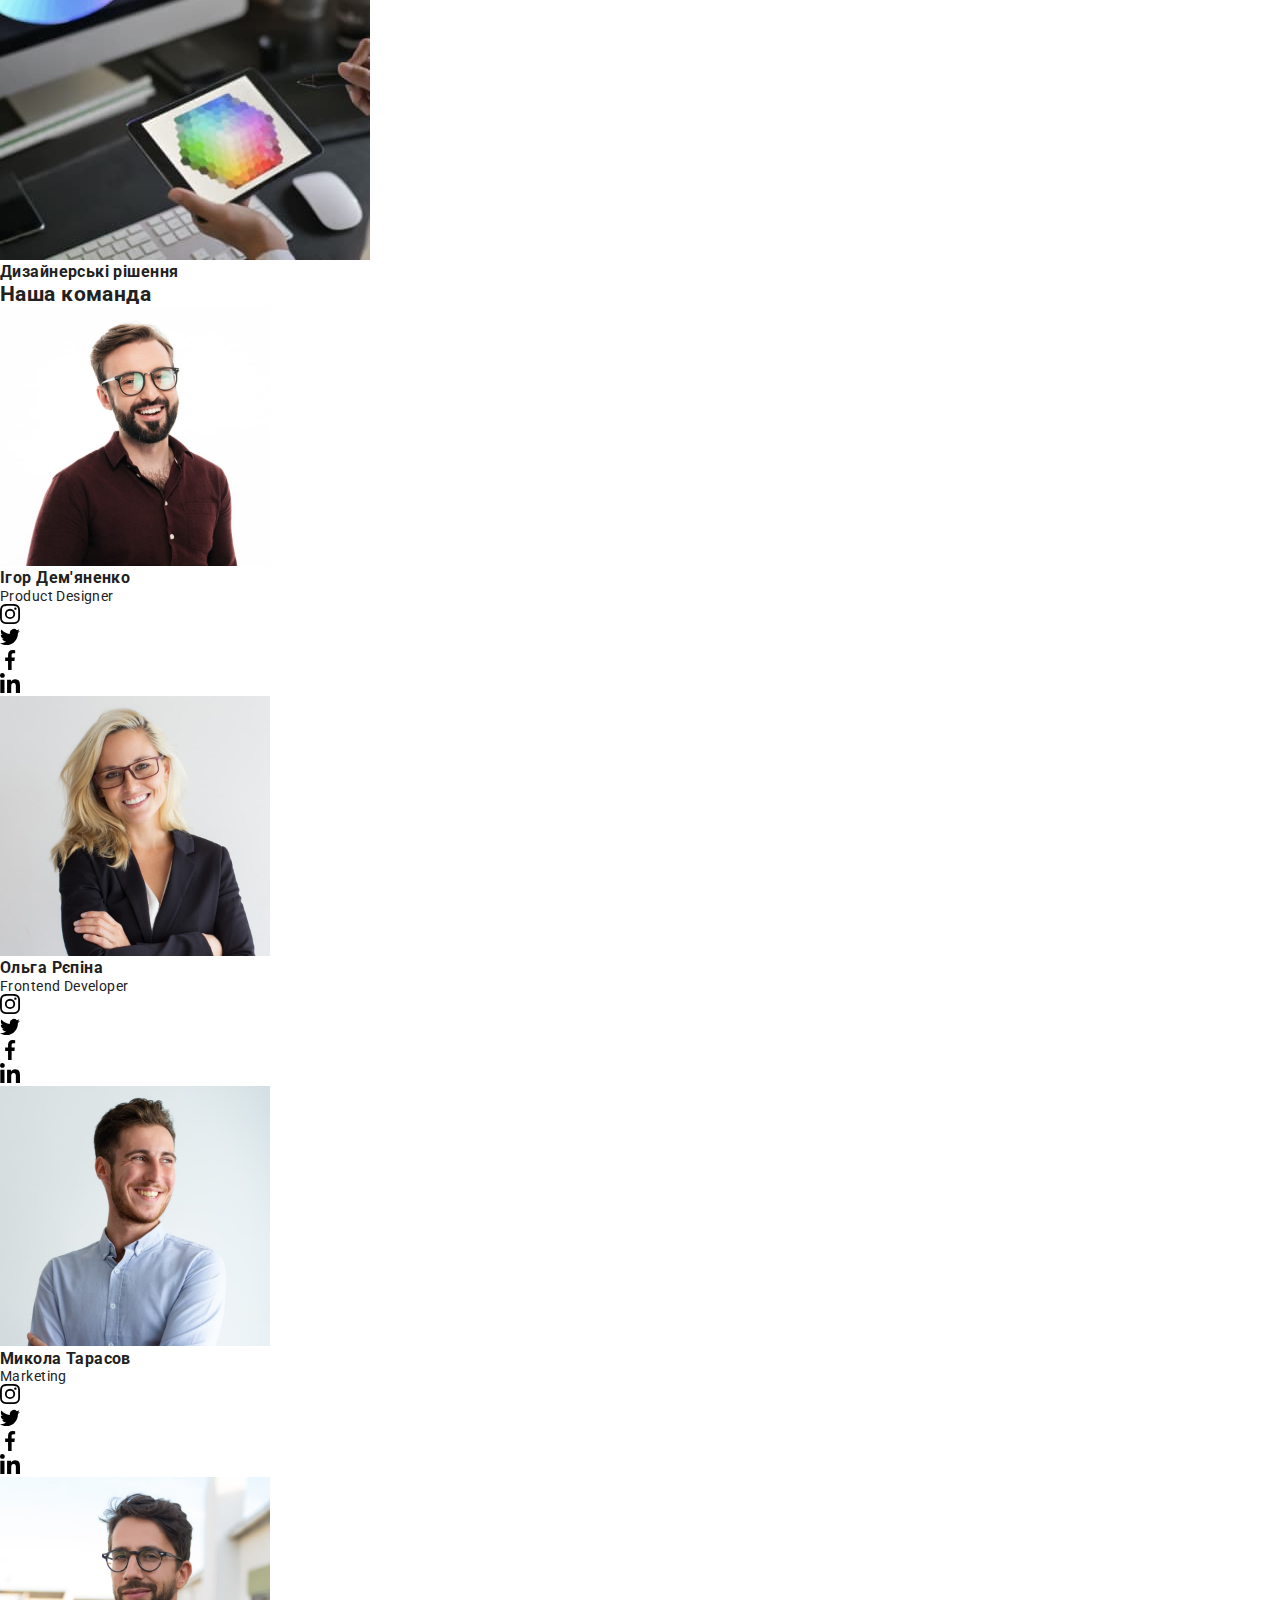
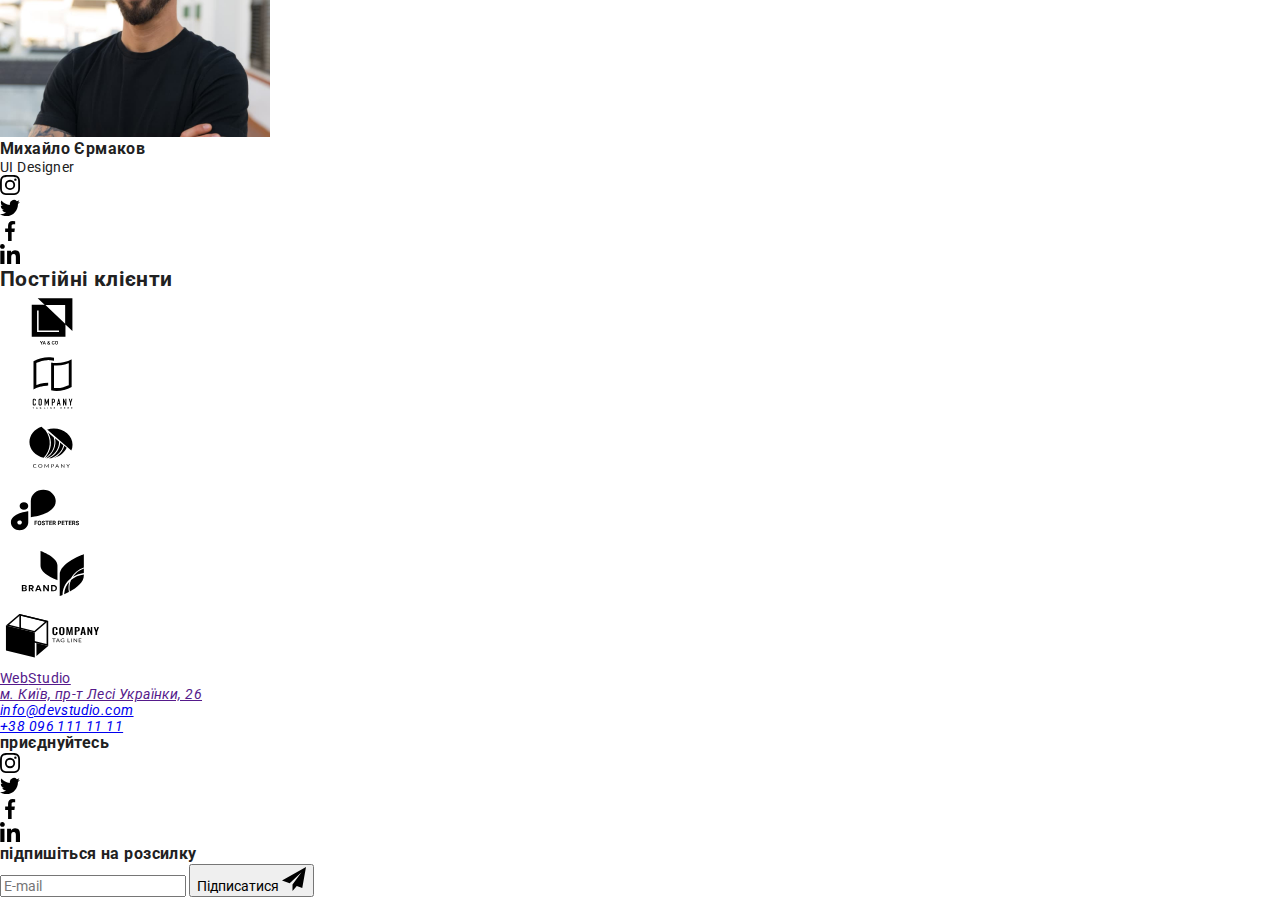
==== commit 3738cba2: "разбивает на паршелы" ====
--- a/index.html
+++ b/index.html
@@ -8,8 +8,8 @@
 
     <link rel="stylesheet" href="https://cdnjs.cloudflare.com/ajax/libs/modern-normalize/1.1.0/modern-normalize.min.css">
     <link rel="stylesheet" href="https://fonts.googleapis.com/css2?family=Raleway:wght@700&family=Roboto:wght@400;500;700;900&display=swap">
-    <!-- <link rel="stylesheet" href="./css/main.min.css"> -->
-    <link rel="stylesheet" href="./css/styles.css">
+    <link rel="stylesheet" href="./css/main.min.css">
+    <!-- <link rel="stylesheet" href="./css/styles.css"> -->
 </head>
 <body>
     <!-- шапка сайта-->
@@ -115,73 +115,73 @@
         <script src="./js/modal.js">
         </script>
 
-        <!-- секция особенности -->
+        <!-- секция особенности . ПЕРЕДЕЛ ПОД ВЕМ-->
         
-        <section class="section">
+        <section class="section-features">
             <div class="container">
-                <h2 class="section-title feature-title">Особливості та переваги</h2>
+                <h2 class="section-features__title section-title feature-title">Особливості та переваги</h2>
                 <ul class="features">
-                    <li class="features-list">
-                        <div class="features-icon">
-                            <svg class="icon-antenna" width="70" height="70">
+                    <li class="features__list features-list">
+                        <div class="features-icon features-icon">
+                            <svg class="features-icon__svg icon-antenna" width="70" height="70">
                                 <use href="./img/symbol-defs.svg#icon-antenna"></use>
                             </svg>
                         </div>
-                        <h3 class="title">Увага до деталей</h3>
-                        <p class="item">Ідейні міркування, і навіть початок повсякденної роботи з формування позиції.</p>
-                    </li>
-                    <li class="features-list">
-                        <div class="features-icon">
-                            <svg class="icon-clock" width="70" height="70">
+                        <h3 class="features__title title">Увага до деталей</h3>
+                        <p class="features__text item">Ідейні міркування, і навіть початок повсякденної роботи з формування позиції.</p>
+                    </li>
+                    <li class="features__list features-list">
+                        <div class="features-icon features-icon">
+                            <svg class="features-icon__svg icon-clock" width="70" height="70">
                                 <use href="./img/symbol-defs.svg#icon-clock"></use>
                             </svg>
                         </div>
-                        <h3 class="title">Пунктуальність</h3>
-                        <p class="item">Завдання організації, особливо рамки і місце навчання кадрів тягне у себе.</p>
-                    </li>
-                    <li class="features-list">
-                        <div class="features-icon">
-                            <svg class="icon-diagram" width="70" height="70">
+                        <h3 class="features__title title">Пунктуальність</h3>
+                        <p class="features__text item">Завдання організації, особливо рамки і місце навчання кадрів тягне у себе.</p>
+                    </li>
+                    <li class="features__list features-list">
+                        <div class="features-icon features-icon">
+                            <svg class="features-icon__svg icon-diagram" width="70" height="70">
                                 <use href="./img/symbol-defs.svg#icon-diagram"></use>
                             </svg>
                         </div>
-                        <h3 class="title">Планування</h3>
-                        <p class="item">Так само консультація з широким активом значною мірою зумовлює.</p>
-                    </li>
-                    <li class="features-list">
-                        <div class="features-icon">
-                            <svg class="icon-astronaut" width="70" height="70">
+                        <h3 class="features__title title">Планування</h3>
+                        <p class="features__text item">Так само консультація з широким активом значною мірою зумовлює.</p>
+                    </li>
+                    <li class="features__list features-list">
+                        <div class="features-icon features-icon">
+                            <svg class="features-icon__svg icon-astronaut" width="70" height="70">
                                 <use href="./img/symbol-defs.svg#icon-astronaut"></use>
                             </svg>
                         </div>
-                        <h3 class="title">Сучасні технології</h3>
-                        <p class="item">Значимість цих проблем настільки очевидна, що реалізація планових завдань.</p>
+                        <h3 class="features__title title">Сучасні технології</h3>
+                        <p class="features__text item">Значимість цих проблем настільки очевидна, що реалізація планових завдань.</p>
                     </li>
                 </ul>
             </div>
         </section>
             
-        <!-- секция фото чем занимаемся -->
-        <section class="section section-work">
+        <!-- секция фото чем занимаемся. ПЕРЕДЕЛ ПОД ВЕМ -->
+        <section class="section-work section section-work">
             <div class="container">
-                <h2 class="section-title">Чим ми займаємося</h2>
-                    <ul class="work">
-                        <li class="item">
-                            <div class="item-thumb">
+                <h2 class="section-work__title section-title">Чим ми займаємося</h2>
+                    <ul class="work work">
+                        <li class="work__item item">
+                            <div class="work__thumb item-thumb">
                                 <img src="./img/box1.jpg" alt="пишемо програми, алгоритми" width="370" height="294">
-                                <h3 class="title">Десктопні додатки</h3>
-                            </div>
-                        </li>
-                        <li class="item">
-                            <div class="item-thumb">
+                                <h3 class="work__title title">Десктопні додатки</h3>
+                            </div>
+                        </li>
+                        <li class="work__item item">
+                            <div class="work__thumb item-thumb">
                                 <img src="./img/box2.jpg" alt="робимо дизайн телефону на ноутбуці" width="370" height="294">
-                                <h3 class="title">Мобільні додатки</h3>
-                            </div>
-                        </li>
-                        <li class="item">
-                            <div class="item-thumb">
+                                <h3 class="work__title title">Мобільні додатки</h3>
+                            </div>
+                        </li>
+                        <li class="work__item item">
+                            <div class="work__thumb item-thumb">
                                 <img src="./img/box3.jpg" alt="підбираємо кольори для дизайну" width="370" height="294">
-                                <h3 class="title">Дизайнерські рішення</h3>
+                                <h3 class="work__title title">Дизайнерські рішення</h3>
                             </div>
                         </li>
                     </ul>
--- a/css/main.min.css
+++ b/css/main.min.css
@@ -1 +1 @@
-/*# sourceMappingURL=main.min.css.map */+html{-webkit-box-sizing:border-box;box-sizing:border-box}body{color:#212121;background-color:#fff;font-size:14px;font-family:Roboto,sans-serif;letter-spacing:.03em}h1,h2,h3,h4,h5,h6,p{margin:0}ul{list-style:none;padding:0;margin:0}.list{padding:0;margin:0}/*# sourceMappingURL=main.min.css.map */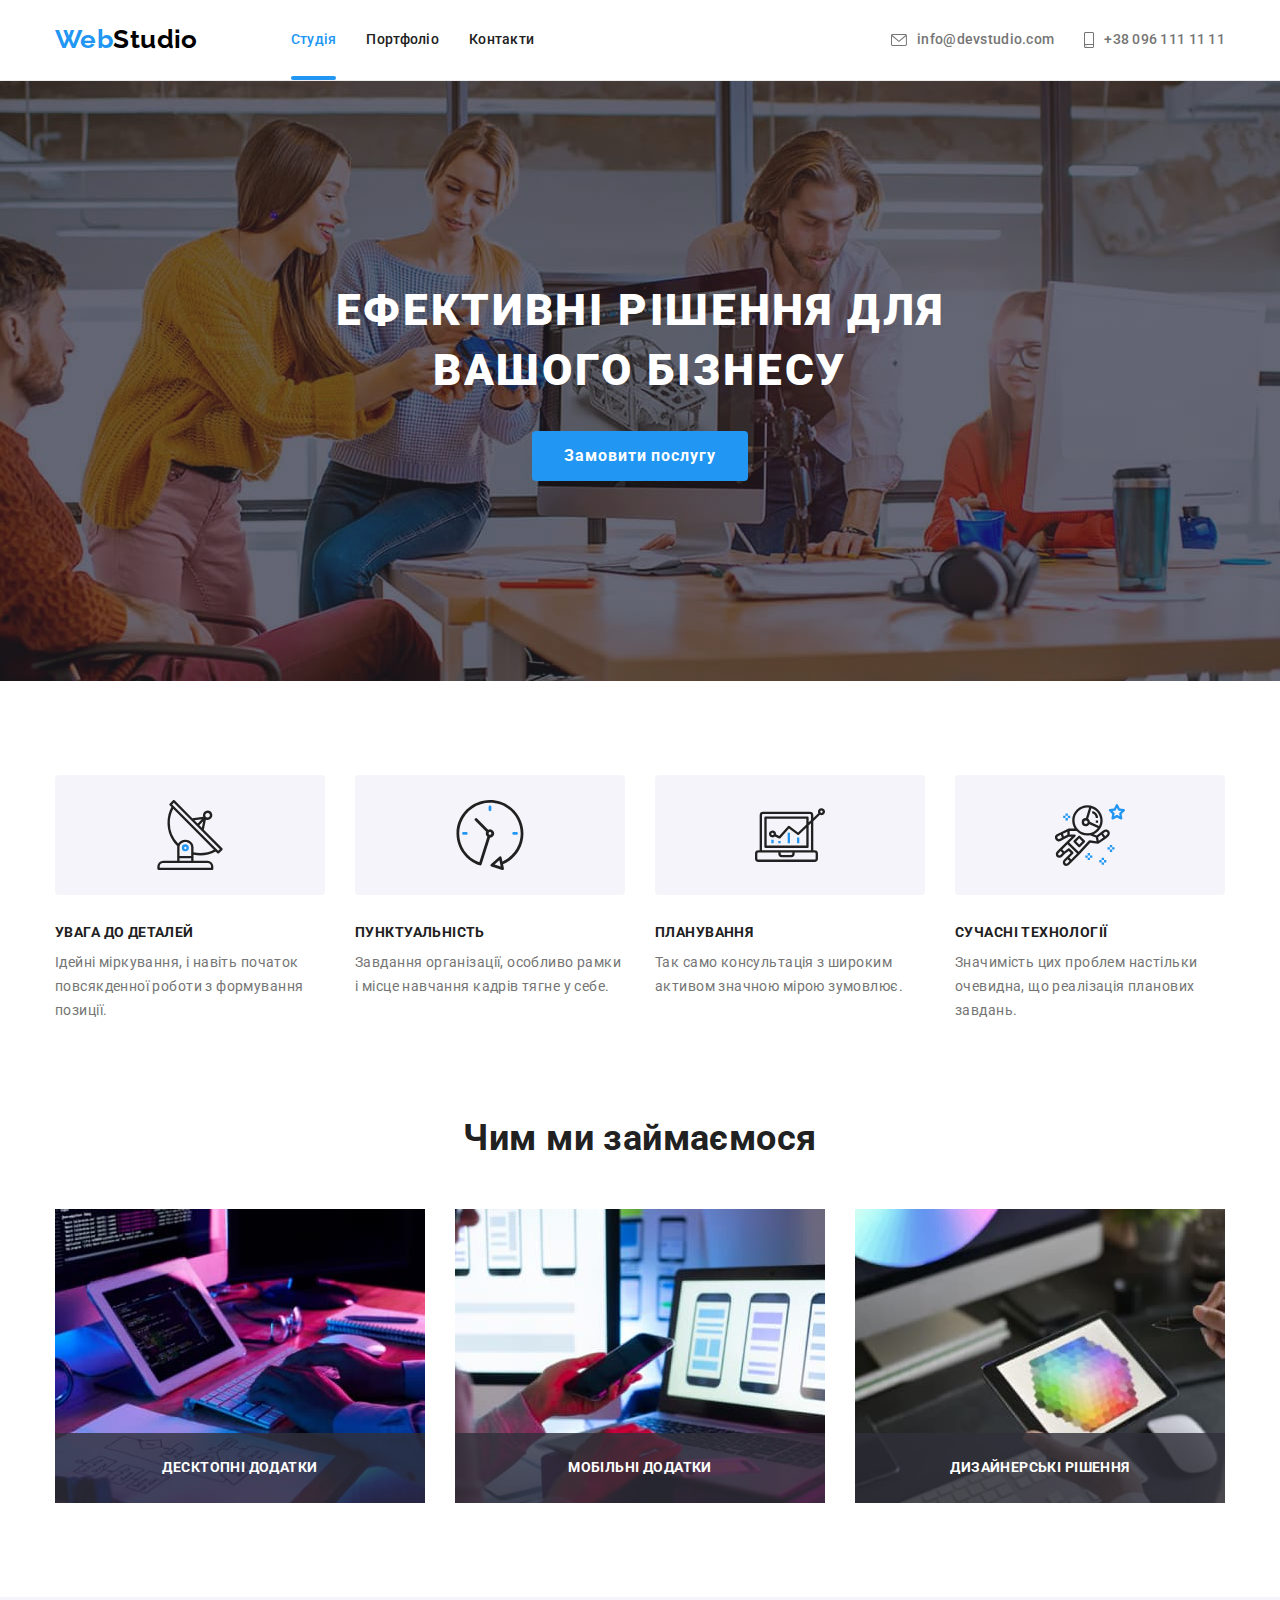
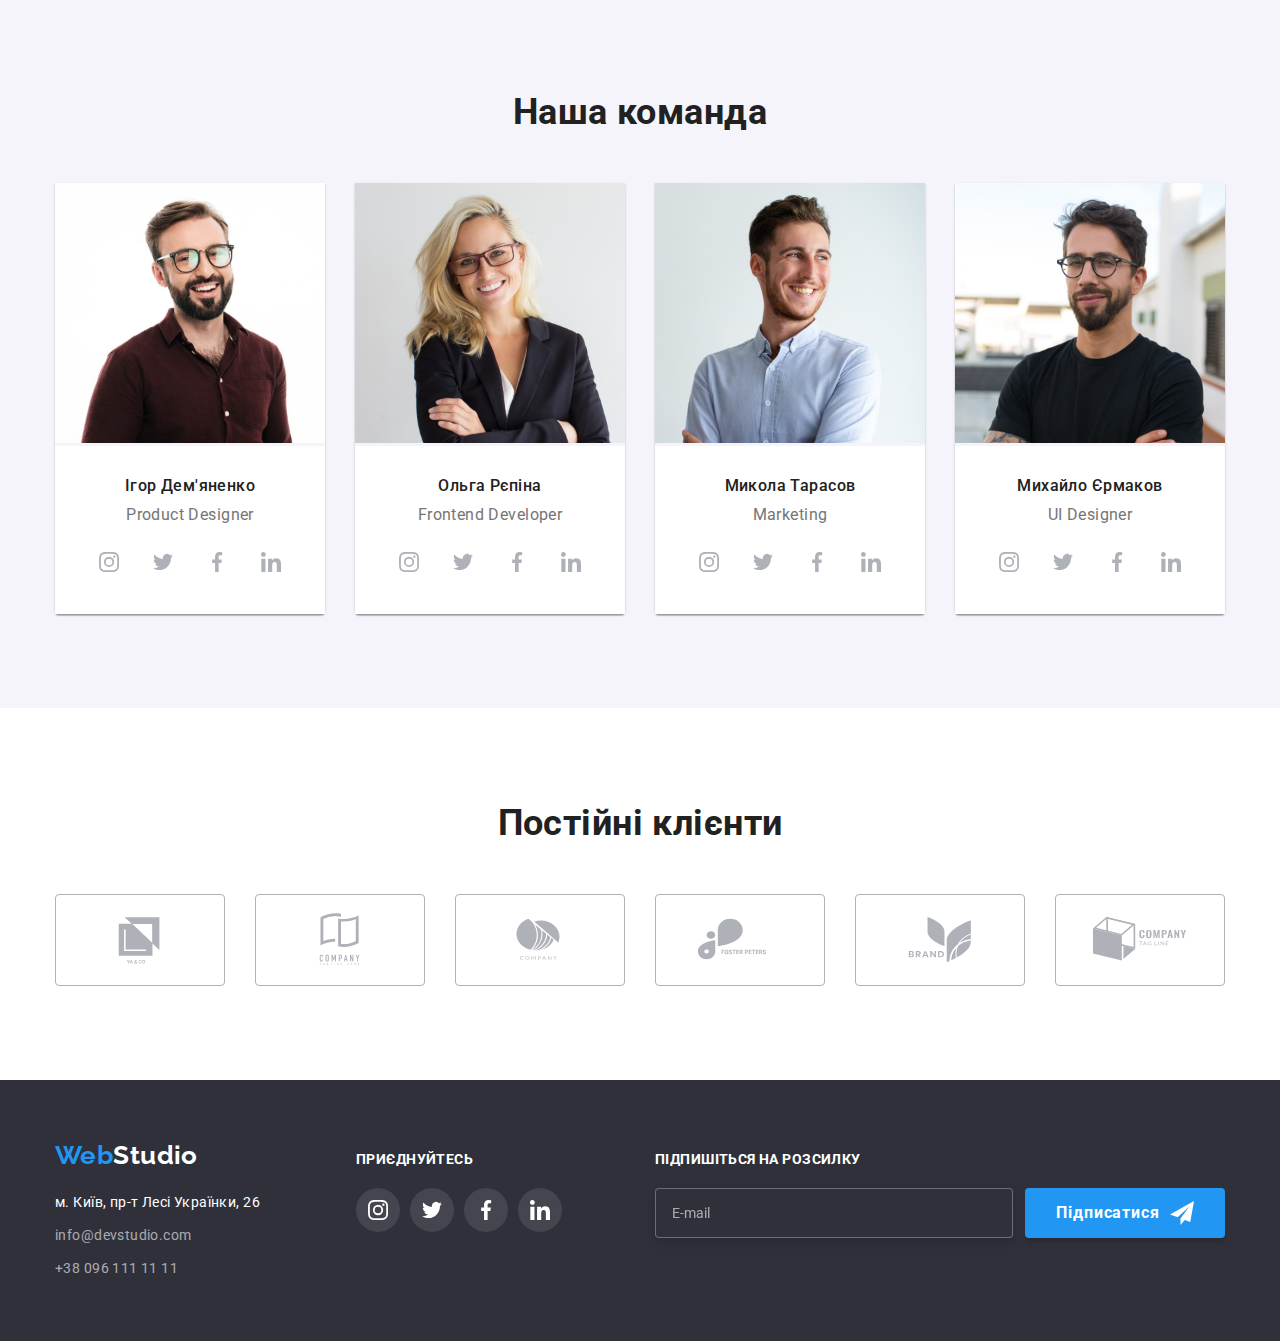
==== commit f9af600b: "Добавляет разделы по ВЕМ" ====
--- a/index.html
+++ b/index.html
@@ -57,7 +57,7 @@
         <section class="hero overlay">
             <div class="container">
                 <h1 class="hero-title">Ефективні рішення для вашого бізнесу</h1>
-                <button data-modal-open type="button" class="button primary">Замовити послугу</button>
+                <button data-modal-open type="button" class="button__primary">Замовити послугу</button>
             </div>
         </section>
 
@@ -117,9 +117,9 @@
 
         <!-- секция особенности . ПЕРЕДЕЛ ПОД ВЕМ-->
         
-        <section class="section-features">
+        <section class="section">
             <div class="container">
-                <h2 class="section-features__title section-title feature-title">Особливості та переваги</h2>
+                <h2 class="section__title section-title feature-title">Особливості та переваги</h2>
                 <ul class="features">
                     <li class="features__list features-list">
                         <div class="features-icon features-icon">
@@ -351,43 +351,43 @@
             <div class="container">
                 <h2 class="section-title">Постійні клієнти</h2>
                 <ul class="clients">
-                    <li class="clients-list">
-                        <a href="" class="clients-icon">
+                    <li class="clients__list">
+                        <a href="" class="clients__icon">
                             <svg class="company" width="106" height="60">
                                 <use href="./img/symbol-defs.svg#icon-Logo-1"></use>
                             </svg>
                         </a> 
                     </li>
-                    <li class="clients-list">
-                        <a href="" class="clients-icon">
+                    <li class="clients__list">
+                        <a href="" class="clients__icon">
                             <svg class="company" width="106" height="60">
                                 <use href="./img/symbol-defs.svg#icon-Logo-2"></use>
                             </svg>
                         </a>
                     </li>
-                    <li class="clients-list">
-                        <a href="" class="clients-icon">
+                    <li class="clients__list">
+                        <a href="" class="clients__icon">
                             <svg class="company" width="106" height="60">
                                 <use href="./img/symbol-defs.svg#icon-Logo-3"></use>
                             </svg>
                         </a>
                     </li>
-                    <li class="clients-list">
-                        <a href="" class="clients-icon">
+                    <li class="clients__list">
+                        <a href="" class="clients__icon">
                             <svg class="company" width="106" height="60">
                                 <use href="./img/symbol-defs.svg#icon-Logo-4"></use>
                             </svg>
                         </a>
                     </li>
-                    <li class="clients-list">
-                        <a href="" class="clients-icon">
+                    <li class="clients__list">
+                        <a href="" class="clients__icon">
                             <svg class="company" width="106" height="60">
                                 <use href="./img/symbol-defs.svg#icon-Logo-5"></use>
                             </svg>
                         </a>
                     </li>
-                    <li class="clients-list">
-                        <a href="" class="clients-icon">
+                    <li class="clients__list">
+                        <a href="" class="clients__icon">
                             <svg class="company" width="106" height="60">
                                 <use href="./img/symbol-defs.svg#icon-Logo-6"></use>
                             </svg>
--- a/css/main.min.css
+++ b/css/main.min.css
@@ -1 +1 @@
-html{-webkit-box-sizing:border-box;box-sizing:border-box}body{color:#212121;background-color:#fff;font-size:14px;font-family:Roboto,sans-serif;letter-spacing:.03em}h1,h2,h3,h4,h5,h6,p{margin:0}ul{list-style:none;padding:0;margin:0}.list{padding:0;margin:0}/*# sourceMappingURL=main.min.css.map */+html{-webkit-box-sizing:border-box;box-sizing:border-box}body{color:#212121;background-color:#fff;font-size:14px;font-family:Roboto,sans-serif;letter-spacing:.03em}h1,h2,h3,h4,h5,h6,p{margin:0}ul{list-style:none;padding:0;margin:0}.list{padding:0;margin:0}.container{width:1200px;padding-left:15px;padding-right:15px;margin-left:auto;margin-right:auto}.main-nav{display:-webkit-box;display:-ms-flexbox;display:flex}.site-nav{display:-webkit-box;display:-ms-flexbox;display:flex}.section{padding-top:94px;padding-bottom:94px}.section-title,.section-work__title{margin-top:0;margin-bottom:50px;color:#212121;font-weight:700;font-size:36px;line-height:1.17;text-align:center}.page-header{background-color:#fff;border-bottom:1px solid #ececec}.nav-list{display:-webkit-box;display:-ms-flexbox;display:flex;-webkit-box-align:center;-ms-flex-align:center;align-items:center}.logo{margin-right:93px;padding-top:24px;padding-bottom:25px;color:#000}.logo-footer{display:block;color:#fff}.logo-span{color:#2196f3}.logo,.logo-footer,.logo-span{font-family:Raleway,sans-serif;font-weight:700;font-size:26px;line-height:1.19;text-decoration:none}.site-nav{display:-webkit-box;display:-ms-flexbox;display:flex}.site-nav .item:not(:last-child){margin-right:30px}.site-nav .link{display:inline-block;position:relative;padding-top:32px;padding-bottom:32px;color:#212121;font-weight:500;line-height:1.14;letter-spacing:.02em;text-decoration:none;-webkit-transition:color 250ms cubic-bezier(0.4, 0, 0.2, 1);transition:color 250ms cubic-bezier(0.4, 0, 0.2, 1)}.site-nav .link:hover,.site-nav .link:focus{color:#2196f3}.site-nav .link.current{position:relative;color:#2196f3}.site-nav .link.current::after{content:"";display:block;position:absolute;right:0;left:0;bottom:0;max-width:100%;height:4px;border-bottom:4px solid #2196f3;border-radius:2px}.social-links{display:-webkit-box;display:-ms-flexbox;display:flex;margin-left:auto}.social-links .item:not(:last-child){margin-right:30px}.social-links a{padding:0;margin:0;color:#757575;font-weight:500;line-height:1.14;letter-spacing:.02em;text-decoration:none}.social-links .item{padding-top:32px;padding-bottom:32px}.contacts-mail,.contacts-tel{display:-webkit-box;display:-ms-flexbox;display:flex;-webkit-box-align:center;-ms-flex-align:center;align-items:center;color:inherit;-webkit-transition:color 250ms cubic-bezier(0.4, 0, 0.2, 1);transition:color 250ms cubic-bezier(0.4, 0, 0.2, 1)}.contacts-mail:hover,.contacts-mail:focus{color:#2196f3}.contacts-tel:hover,.contacts-tel:focus{color:#2196f3}.icon-envelope,.icon-smartphone{margin-right:10px;fill:currentColor}.overlay{height:600px;max-width:1600px;margin-left:auto;margin-right:auto;background-image:-webkit-gradient(linear, left top, right top, from(rgba(47, 48, 58, 0.4)), to(rgba(47, 48, 58, 0.4))),url(../img/overlay.jpg);background-image:linear-gradient(to right, rgba(47, 48, 58, 0.4), rgba(47, 48, 58, 0.4)),url(../img/overlay.jpg);background-position:center;background-repeat:no-repeat}.hero{text-align:center;letter-spacing:.06em}.hero-title{margin-left:auto;margin-right:auto;margin-bottom:30px;padding-top:200px;color:#fff;width:696px;font-weight:900;font-size:44px;line-height:1.36;letter-spacing:.06em;text-transform:uppercase}.button{display:inline-block;padding:6px 22px;color:#212121;background-color:#f5f4fa;font-family:inherit;font-weight:500;font-size:16px;line-height:1.63;border-radius:4px;border:none;text-align:center;cursor:pointer;-webkit-transform:rotateY(0);transform:rotateY(0);-webkit-transition:color 250ms cubic-bezier(0.4, 0, 0.2, 1),background-color 250ms cubic-bezier(0.4, 0, 0.2, 1),-webkit-transform 250ms cubic-bezier(0.4, 0, 0.2, 1),-webkit-box-shadow 250ms cubic-bezier(0.4, 0, 0.2, 1);transition:color 250ms cubic-bezier(0.4, 0, 0.2, 1),background-color 250ms cubic-bezier(0.4, 0, 0.2, 1),-webkit-transform 250ms cubic-bezier(0.4, 0, 0.2, 1),-webkit-box-shadow 250ms cubic-bezier(0.4, 0, 0.2, 1);transition:color 250ms cubic-bezier(0.4, 0, 0.2, 1),background-color 250ms cubic-bezier(0.4, 0, 0.2, 1),transform 250ms cubic-bezier(0.4, 0, 0.2, 1),box-shadow 250ms cubic-bezier(0.4, 0, 0.2, 1);transition:color 250ms cubic-bezier(0.4, 0, 0.2, 1),background-color 250ms cubic-bezier(0.4, 0, 0.2, 1),transform 250ms cubic-bezier(0.4, 0, 0.2, 1),box-shadow 250ms cubic-bezier(0.4, 0, 0.2, 1),-webkit-transform 250ms cubic-bezier(0.4, 0, 0.2, 1),-webkit-box-shadow 250ms cubic-bezier(0.4, 0, 0.2, 1)}.button:hover,.button:focus{color:#fff;background-color:#2196f3;-webkit-box-shadow:0px 3px 1px rgba(0,0,0,.1),0px 1px 2px rgba(0,0,0,.08),0px 2px 2px rgba(0,0,0,.12);box-shadow:0px 3px 1px rgba(0,0,0,.1),0px 1px 2px rgba(0,0,0,.08),0px 2px 2px rgba(0,0,0,.12);-webkit-transform:rotateY(360deg);transform:rotateY(360deg)}.button__primary{display:inline-block;padding:10px 32px;min-width:216px;border-radius:4px;border:none;color:#fff;background-color:#2196f3;font-weight:700;font-size:16px;line-height:1.88;letter-spacing:.06em;cursor:pointer}.backdrop{position:fixed;top:0;left:0;width:100%;height:100%;z-index:9;background-color:rgba(0,0,0,.2);opacity:1;-webkit-transition:opacity 250ms cubic-bezier(0.4, 0, 0.2, 1),visibility 250ms cubic-bezier(0.4, 0, 0.2, 1);transition:opacity 250ms cubic-bezier(0.4, 0, 0.2, 1),visibility 250ms cubic-bezier(0.4, 0, 0.2, 1)}.backdrop.is-hidden{visibility:hidden;opacity:0;pointer-events:none}.modal{position:absolute;top:50%;left:50%;padding:40px;width:528px;height:581px;background:#fff;-webkit-box-shadow:0px 1px 3px rgba(0,0,0,.12),0px 1px 1px rgba(0,0,0,.14),0px 2px 1px rgba(0,0,0,.2);box-shadow:0px 1px 3px rgba(0,0,0,.12),0px 1px 1px rgba(0,0,0,.14),0px 2px 1px rgba(0,0,0,.2);border-radius:4px;-webkit-transform:translate(-50%, -50%) scale(1);transform:translate(-50%, -50%) scale(1);-webkit-transition:-webkit-transform 250ms cubic-bezier(0.4, 0, 0.2, 1);transition:-webkit-transform 250ms cubic-bezier(0.4, 0, 0.2, 1);transition:transform 250ms cubic-bezier(0.4, 0, 0.2, 1);transition:transform 250ms cubic-bezier(0.4, 0, 0.2, 1), -webkit-transform 250ms cubic-bezier(0.4, 0, 0.2, 1)}.backdrop.is-hidden .modal{-webkit-transform:translate(-50%, -50%) scale(0.5);transform:translate(-50%, -50%) scale(0.5)}.modal-button{position:fixed;display:-webkit-box;display:-ms-flexbox;display:flex;-webkit-box-align:center;-ms-flex-align:center;align-items:center;width:30px;height:30px;top:0;right:0;margin-top:8px;margin-right:8px;background-position:center;background-color:#fff;border-radius:50%;border:1px solid rgba(0,0,0,.1);cursor:pointer}.modal-svg{fill:#000;border:none;-webkit-transition:fill 250ms cubic-bezier(0.4, 0, 0.2, 1);transition:fill 250ms cubic-bezier(0.4, 0, 0.2, 1)}.modal-button:hover .modal-svg,.modal-button:focus .modal-svg{fill:#2196f3;cursor:pointer}.form-ad{margin-left:auto;margin-right:auto}.modal-title{color:#212121;font-weight:700;font-size:20px;line-height:1.15;text-align:center;margin-bottom:12px}.form-modal{display:-webkit-box;display:-ms-flexbox;display:flex;-webkit-box-orient:vertical;-webkit-box-direction:normal;-ms-flex-direction:column;flex-direction:column;position:relative}.form-modal:not(:last-child){margin-bottom:10px}.form-modal label{color:#757575;font-weight:400;font-size:12px;line-height:1.16;letter-spacing:.01em;margin-bottom:4px}.modal-input{height:40px;margin:0;padding-left:42px;border:1px solid rgba(33,33,33,.2);border-radius:4px;background-color:#fff;-webkit-transition:border 250ms cubic-bezier(0.4, 0, 0.2, 1);transition:border 250ms cubic-bezier(0.4, 0, 0.2, 1)}.modal-input:focus,.comment:focus,.modal-input:hover,.comment:hover{outline:1px solid #2196f3;border:none;cursor:pointer}.modal-input:focus~.form-svg,.modal-input:hover~.form-svg{fill:#2196f3;cursor:pointer}.form-svg{position:absolute;display:inline-block;top:50%;left:12px;-webkit-transition:fill 250ms cubic-bezier(0.4, 0, 0.2, 1);transition:fill 250ms cubic-bezier(0.4, 0, 0.2, 1)}textarea{resize:none;height:120px;color:#757575;font-weight:400;font-size:12px;line-height:1.16;letter-spacing:.01em;padding:12px 16px;border:1px solid rgba(33,33,33,.2);border-radius:4px}textarea::-webkit-input-placeholder{color:rgba(117,117,117,.5);font-weight:400;font-size:12px;line-height:1.16;letter-spacing:.01em}textarea::-moz-placeholder{color:rgba(117,117,117,.5);font-weight:400;font-size:12px;line-height:1.16;letter-spacing:.01em}textarea:-ms-input-placeholder{color:rgba(117,117,117,.5);font-weight:400;font-size:12px;line-height:1.16;letter-spacing:.01em}textarea::-ms-input-placeholder{color:rgba(117,117,117,.5);font-weight:400;font-size:12px;line-height:1.16;letter-spacing:.01em}textarea::placeholder{color:rgba(117,117,117,.5);font-weight:400;font-size:12px;line-height:1.16;letter-spacing:.01em}.form-checkbox{position:relative;display:block;margin-top:20px;margin-bottom:30px;text-align:center}.form-checkbox label{color:#757575;font-weight:400;line-height:1.71;margin-left:8px}.checkbox{position:absolute;width:1px;height:1px;margin:-1px;border:0;padding:0;clip:rect(0 0 0 0);overflow:hidden}.form-icon{position:absolute;display:inline-block;width:16px;height:15px;left:12px;background-color:#fff;border:2px solid #212121;border-radius:2px;top:50%;-webkit-transform:translateY(-50%);transform:translateY(-50%)}.checkbox:checked+.form-icon{background-color:#2196f3;background-image:url(../img/icon\ check.svg);background-size:contain;background-origin:padding-box;background-repeat:no-repeat;background-position:center;border-color:#2196f3}.checkbox:focus+.form-icon{border:2px solid #2196f3}.form-link{color:#2196f3;text-decoration:underline}.form-click{display:-webkit-box;display:-ms-flexbox;display:flex;-webkit-box-pack:center;-ms-flex-pack:center;justify-content:center}.form-btn{width:200px;height:50px;padding:10px 52px;border-radius:4px;-webkit-box-shadow:0px 4px 4px rgba(0,0,0,.15);box-shadow:0px 4px 4px rgba(0,0,0,.15);border:none;text-align:center}.form-ad button{color:#fff;background-color:#2196f3;font-weight:700;font-size:16px;line-height:1.88;letter-spacing:.06em;cursor:pointer}.section__title{display:none;visibility:hidden;margin-bottom:0}.features{display:-webkit-box;display:-ms-flexbox;display:flex}.features__title{margin-top:0;margin-bottom:10px;font-size:14px;text-transform:uppercase;color:#212121;font-weight:700;line-height:1.14}.features__list{width:270px;margin-right:30px;margin-bottom:0}.features__list:nth-child(4n){margin-right:0}.features__text{margin-top:0;margin-bottom:0;color:#757575;line-height:1.71}.features-icon{display:-webkit-box;display:-ms-flexbox;display:flex;padding:0;width:270px;height:120px;margin-bottom:30px;background-color:#f5f4fa;-webkit-box-pack:center;-ms-flex-pack:center;justify-content:center;-webkit-box-align:center;-ms-flex-align:center;align-items:center;border-radius:4px;border:none}.section-work{padding-top:0}.work{display:-webkit-box;display:-ms-flexbox;display:flex}.work__item:not(:last-child){margin-right:30px}.work__thumb{position:relative;display:-webkit-box;display:-ms-flexbox;display:flex;-webkit-box-align:center;-ms-flex-align:center;align-items:center;-webkit-box-pack:center;-ms-flex-pack:center;justify-content:center}.work__thumb::before{content:"";display:inline-block;position:absolute;width:370px;height:70px;background-color:rgba(47,48,58,.8);bottom:0}.work__title{position:absolute;text-transform:uppercase;color:#fff;bottom:0%;padding-top:27px;padding-bottom:27px;font-weight:700;font-size:14px;line-height:1.14}.section-team{background-color:#f5f4fa}.team{display:-webkit-box;display:-ms-flexbox;display:flex}.team-list{width:270px;margin-right:30px;margin-bottom:0;-webkit-box-shadow:0px 1px 3px rgba(0,0,0,.12),0px 1px 1px rgba(0,0,0,.14),0px 2px 1px rgba(0,0,0,.2);box-shadow:0px 1px 3px rgba(0,0,0,.12),0px 1px 1px rgba(0,0,0,.14),0px 2px 1px rgba(0,0,0,.2);border-radius:0px 0px 4px 4px}.team-list:nth-child(4n){margin-right:0}.team-title{background-color:#fff;padding-top:30px;padding-bottom:30px}.team .title{margin-top:0;margin-bottom:10px;color:#212121;font-weight:500;font-size:16px;line-height:1.19;text-align:center}.team .item{margin-top:0;margin-bottom:0;padding-top:0;padding-bottom:0;color:#757575;font-size:16px;line-height:1.19;text-align:center}.team-icon{display:-webkit-box;display:-ms-flexbox;display:flex;margin-top:16px;-webkit-box-pack:center;-ms-flex-pack:center;justify-content:center;-webkit-box-align:center;-ms-flex-align:center;align-items:center}.team-icon-social{margin-right:10px}.team-icon-social:nth-child(4n){margin-right:0}.team-icon-size{display:-webkit-box;display:-ms-flexbox;display:flex;width:44px;height:44px;-webkit-box-pack:center;-ms-flex-pack:center;justify-content:center;-webkit-box-align:center;-ms-flex-align:center;align-items:center;background-color:#fff;border-radius:50%;-webkit-transform:scale(1);transform:scale(1);-webkit-transition:background-color 250ms cubic-bezier(0.4, 0, 0.2, 1),-webkit-transform 250ms cubic-bezier(0.4, 0, 0.2, 1);transition:background-color 250ms cubic-bezier(0.4, 0, 0.2, 1),-webkit-transform 250ms cubic-bezier(0.4, 0, 0.2, 1);transition:background-color 250ms cubic-bezier(0.4, 0, 0.2, 1),transform 250ms cubic-bezier(0.4, 0, 0.2, 1);transition:background-color 250ms cubic-bezier(0.4, 0, 0.2, 1),transform 250ms cubic-bezier(0.4, 0, 0.2, 1),-webkit-transform 250ms cubic-bezier(0.4, 0, 0.2, 1)}.team-svg{fill:#afb1b8;-webkit-transition:fill 250ms cubic-bezier(0.4, 0, 0.2, 1);transition:fill 250ms cubic-bezier(0.4, 0, 0.2, 1)}.team-icon-size:hover,.team-icon-size:focus{background-color:#2196f3;-webkit-transform:scale(1.3);transform:scale(1.3)}.team-icon-size:hover svg,.team-icon-size:focus svg{fill:#fff}.clients{display:-webkit-box;display:-ms-flexbox;display:flex;-ms-flex-wrap:nowrap;flex-wrap:nowrap}.clients__list{width:170px;height:92px;padding:0;margin-right:30px;margin-bottom:0;background-color:#fff;border:none}.clients__list:nth-child(6n){margin-right:0}.clients__icon{display:-webkit-box;display:-ms-flexbox;display:flex;-webkit-box-align:center;-ms-flex-align:center;align-items:center;-webkit-box-pack:center;-ms-flex-pack:center;justify-content:center;width:100%;height:100%;border:1px solid #afb1b8;border-radius:4px;fill:#afb1b8;-webkit-transform:scale(1);transform:scale(1);-webkit-transition:border 250ms cubic-bezier(0.4, 0, 0.2, 1),fill 250ms cubic-bezier(0.4, 0, 0.2, 1),-webkit-transform 250ms cubic-bezier(0.4, 0, 0.2, 1);transition:border 250ms cubic-bezier(0.4, 0, 0.2, 1),fill 250ms cubic-bezier(0.4, 0, 0.2, 1),-webkit-transform 250ms cubic-bezier(0.4, 0, 0.2, 1);transition:border 250ms cubic-bezier(0.4, 0, 0.2, 1),transform 250ms cubic-bezier(0.4, 0, 0.2, 1),fill 250ms cubic-bezier(0.4, 0, 0.2, 1);transition:border 250ms cubic-bezier(0.4, 0, 0.2, 1),transform 250ms cubic-bezier(0.4, 0, 0.2, 1),fill 250ms cubic-bezier(0.4, 0, 0.2, 1),-webkit-transform 250ms cubic-bezier(0.4, 0, 0.2, 1)}.clients__icon:hover,.clients__icon:focus{fill:#2196f3;border:1px solid #2196f3;cursor:pointer;-webkit-transform:scale(1.2);transform:scale(1.2)}.footer{padding-top:60px;padding-bottom:60px;background-color:#2f303a}.footer .container{display:-webkit-box;display:-ms-flexbox;display:flex;-webkit-box-align:baseline;-ms-flex-align:baseline;align-items:baseline}.footer-all{width:231px;display:-webkit-box;display:-ms-flexbox;display:flex;-webkit-box-align:baseline;-ms-flex-align:baseline;align-items:baseline;-webkit-box-orient:vertical;-webkit-box-direction:normal;-ms-flex-direction:column;flex-direction:column;margin-right:70px}.address{color:#fff;font-style:normal;line-height:1.71;text-decoration:none}.footer-contacts a{padding:0;margin:0;color:rgba(255,255,255,.6);font-weight:400;line-height:1.71;letter-spacing:.03em;text-decoration:none;-webkit-transition:color 250ms cubic-bezier(0.4, 0, 0.2, 1);transition:color 250ms cubic-bezier(0.4, 0, 0.2, 1)}.footer-address{margin-top:20px}.footer-contacts{display:block;margin-top:9px;color:rgba(255,255,255,.6);font-style:normal;line-height:1.71}.contacts{margin-top:9px;margin-bottom:9px}.footer-social{display:-webkit-box;display:-ms-flexbox;display:flex;-webkit-box-orient:vertical;-webkit-box-direction:normal;-ms-flex-direction:column;flex-direction:column;-ms-flex-item-align:baseline;align-self:baseline;margin-right:93px}.footer-icon{display:-webkit-box;display:-ms-flexbox;display:flex}.title-footer{margin-top:0;margin-bottom:20px;font-size:14px;text-transform:uppercase;color:#fff;font-weight:700;line-height:1.14}.footer-icon-size{display:-webkit-box;display:-ms-flexbox;display:flex;-webkit-box-pack:center;-ms-flex-pack:center;justify-content:center;-webkit-box-align:center;-ms-flex-align:center;align-items:center;width:44px;height:44px;background-position:center;background-color:rgba(255,255,255,.1);border-radius:50%;-webkit-transition:background-color 250ms cubic-bezier(0.4, 0, 0.2, 1);transition:background-color 250ms cubic-bezier(0.4, 0, 0.2, 1)}.footer-svg{fill:#fff}.footer-icon-size:hover,.footer-icon-size:focus{background-color:#2196f3}.footer-icon-size:hover svg{fill:#fff}.footer-icon-social:not(:first-child){margin-left:10px}.footer-icon-social:first-child{margin-left:0}.form{width:570px}.form-field{display:-webkit-box;display:-ms-flexbox;display:flex}.form-input{background-color:#2f303a;color:#fff;margin-right:12px;width:358px;height:50px;padding-left:16px;padding-top:15px;padding-bottom:15px;border:1px solid rgba(255,255,255,.3);-webkit-filter:drop-shadow(0px 4px 4px rgba(0, 0, 0, 0.15));filter:drop-shadow(0px 4px 4px rgba(0, 0, 0, 0.15));border-radius:4px}.form-field input::-webkit-input-placeholder{color:rgba(255,255,255,.6)}.form-field input::-moz-placeholder{color:rgba(255,255,255,.6)}.form-field input:-ms-input-placeholder{color:rgba(255,255,255,.6)}.form-field input::-ms-input-placeholder{color:rgba(255,255,255,.6)}.form-field input::placeholder{color:rgba(255,255,255,.6)}.footer-btn{display:-webkit-box;display:-ms-flexbox;display:flex;width:200px;height:50px;-webkit-box-pack:center;-ms-flex-pack:center;justify-content:center;-webkit-box-align:center;-ms-flex-align:center;align-items:center;padding:10px 28px;border-radius:4px;-webkit-box-shadow:0px 4px 4px rgba(0,0,0,.15);box-shadow:0px 4px 4px rgba(0,0,0,.15);border:none}.form-field button{color:#fff;background-color:#2196f3;font-weight:700;font-size:16px;line-height:1.88;letter-spacing:.06em;cursor:pointer}.send-svg{fill:#fff;margin-left:10px}/*# sourceMappingURL=main.min.css.map */